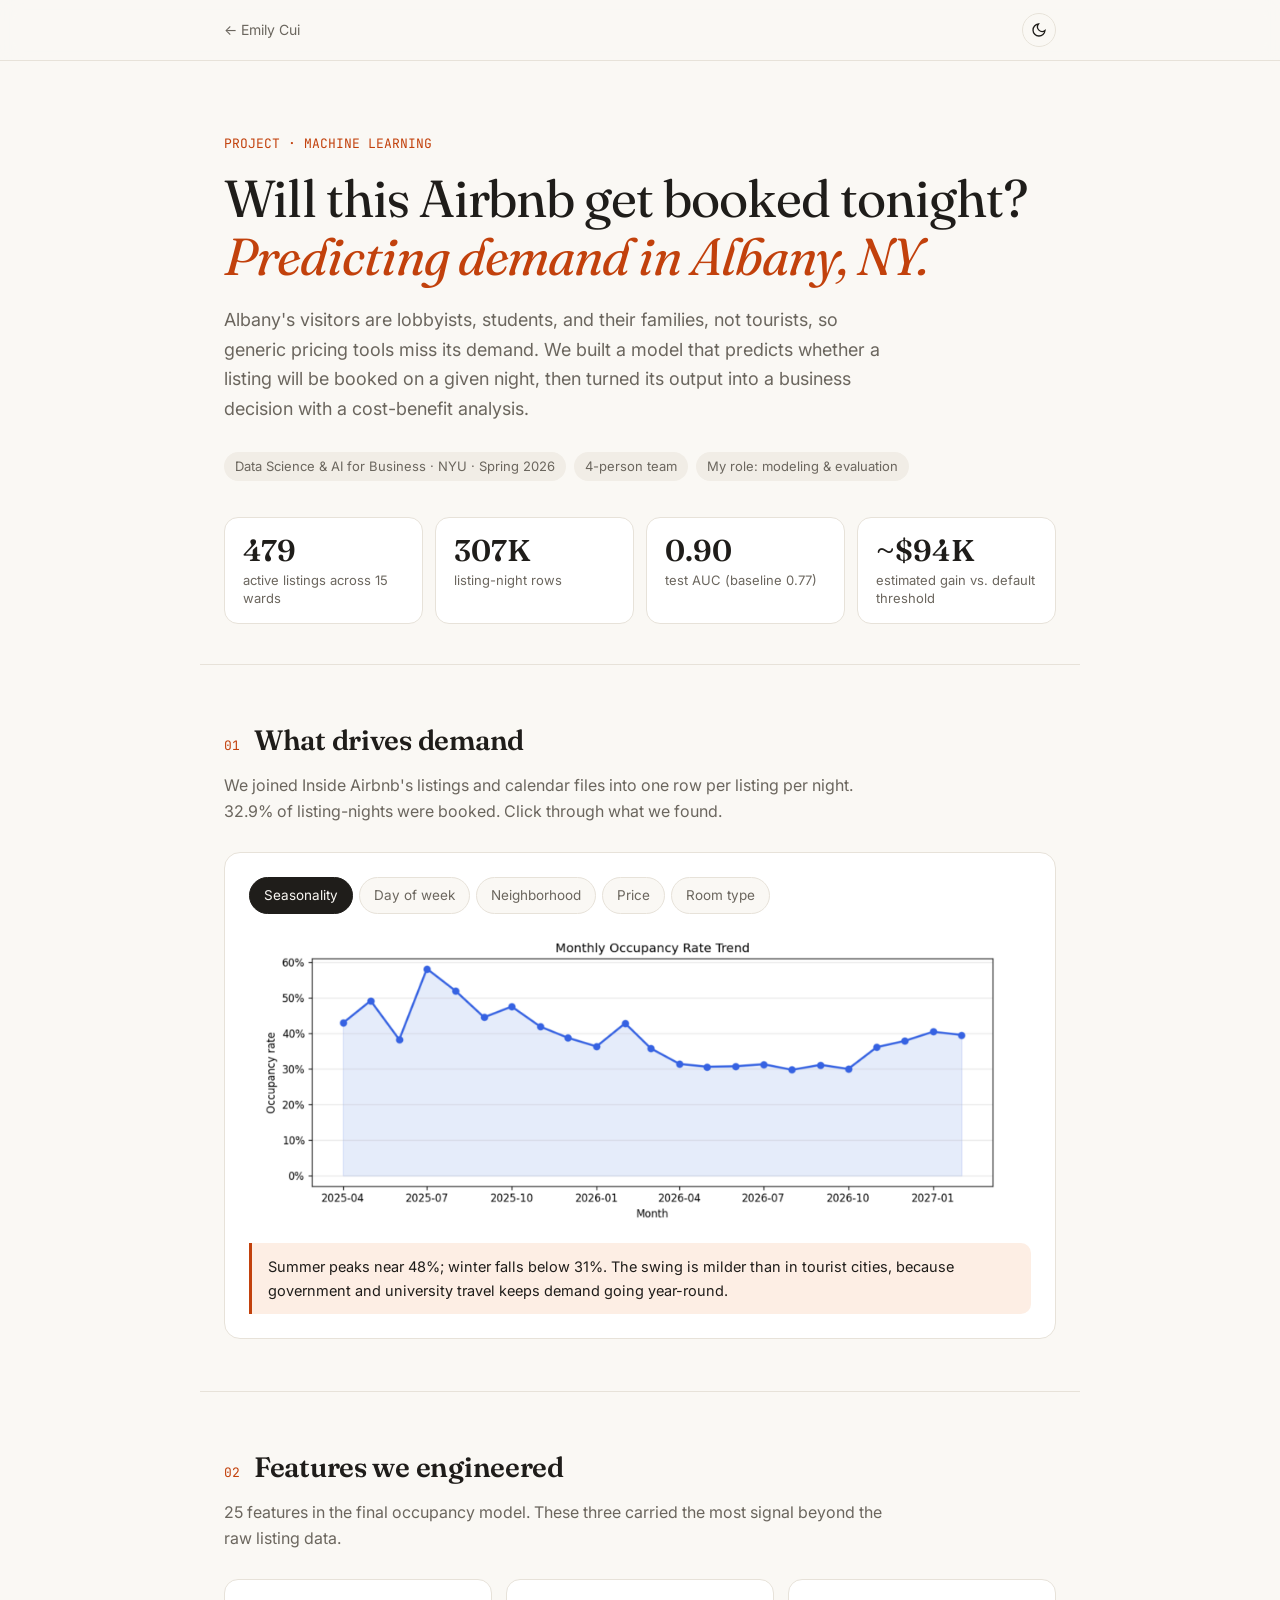
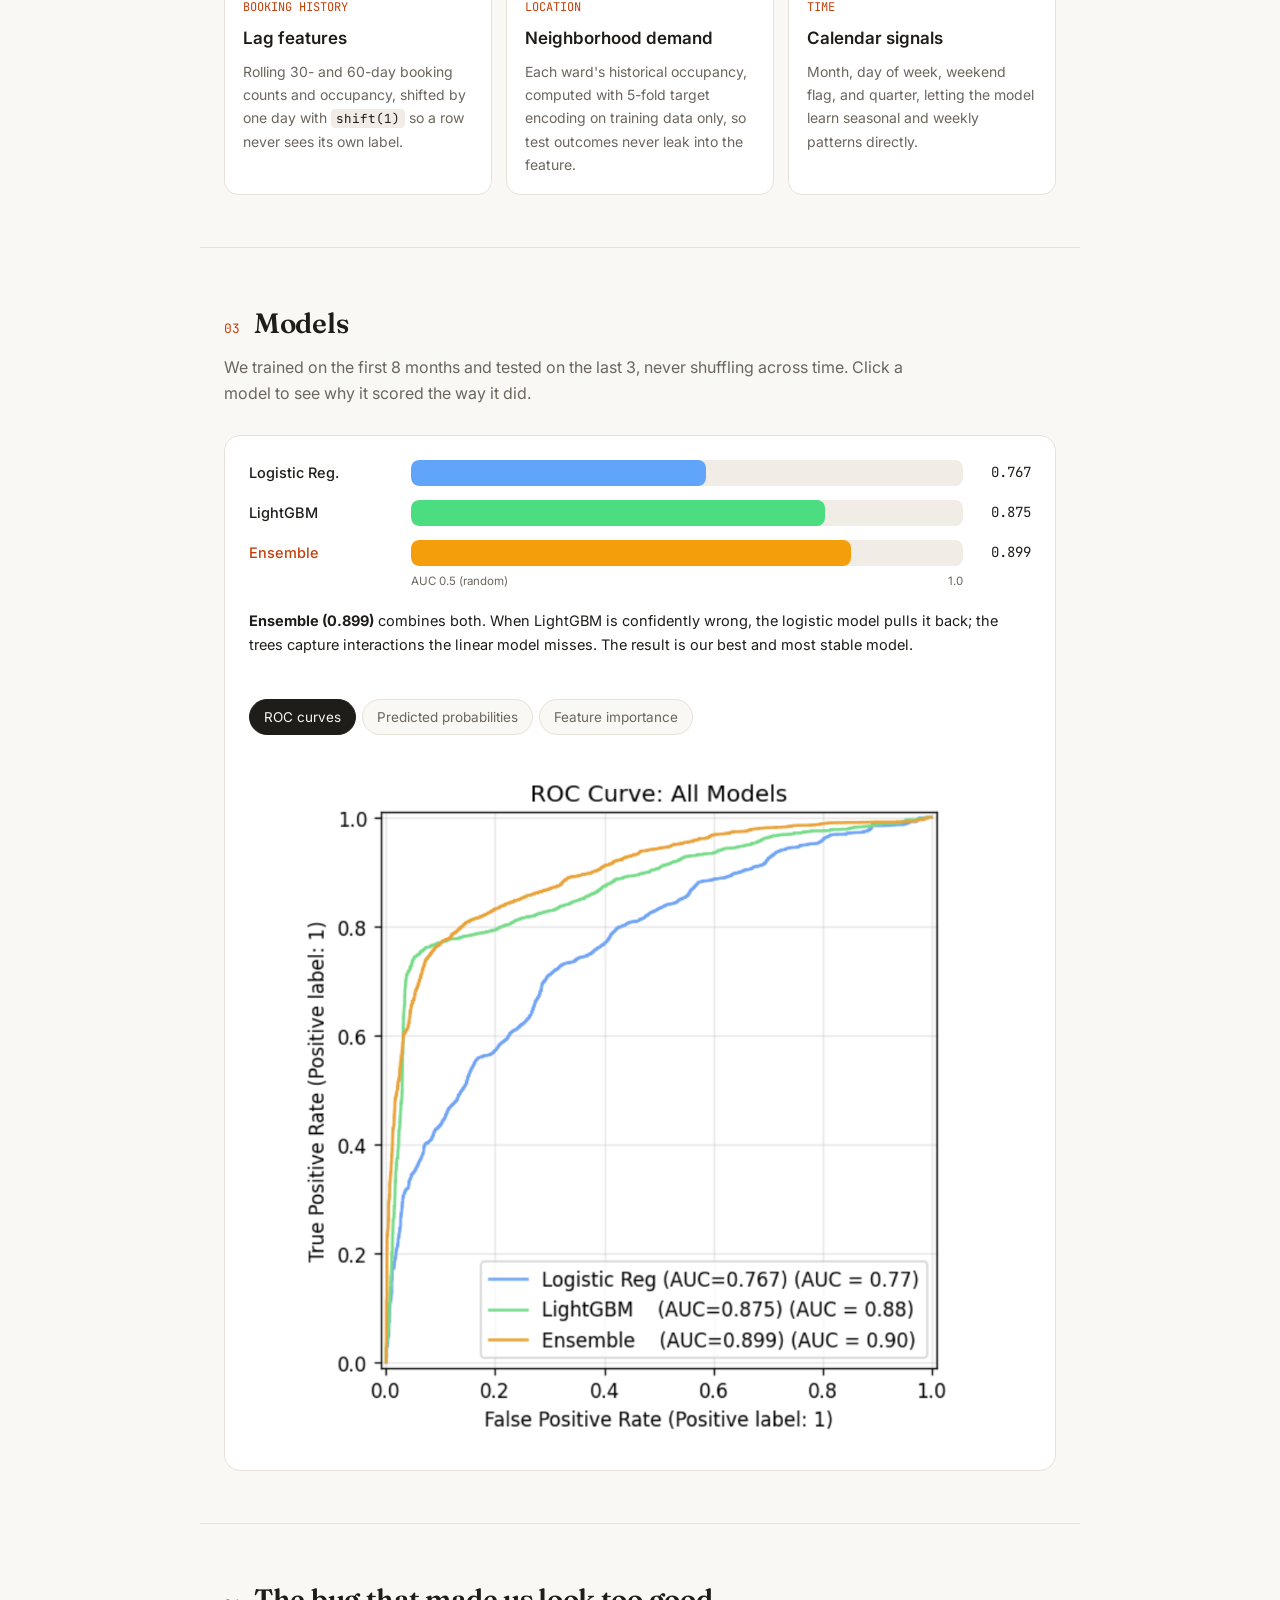
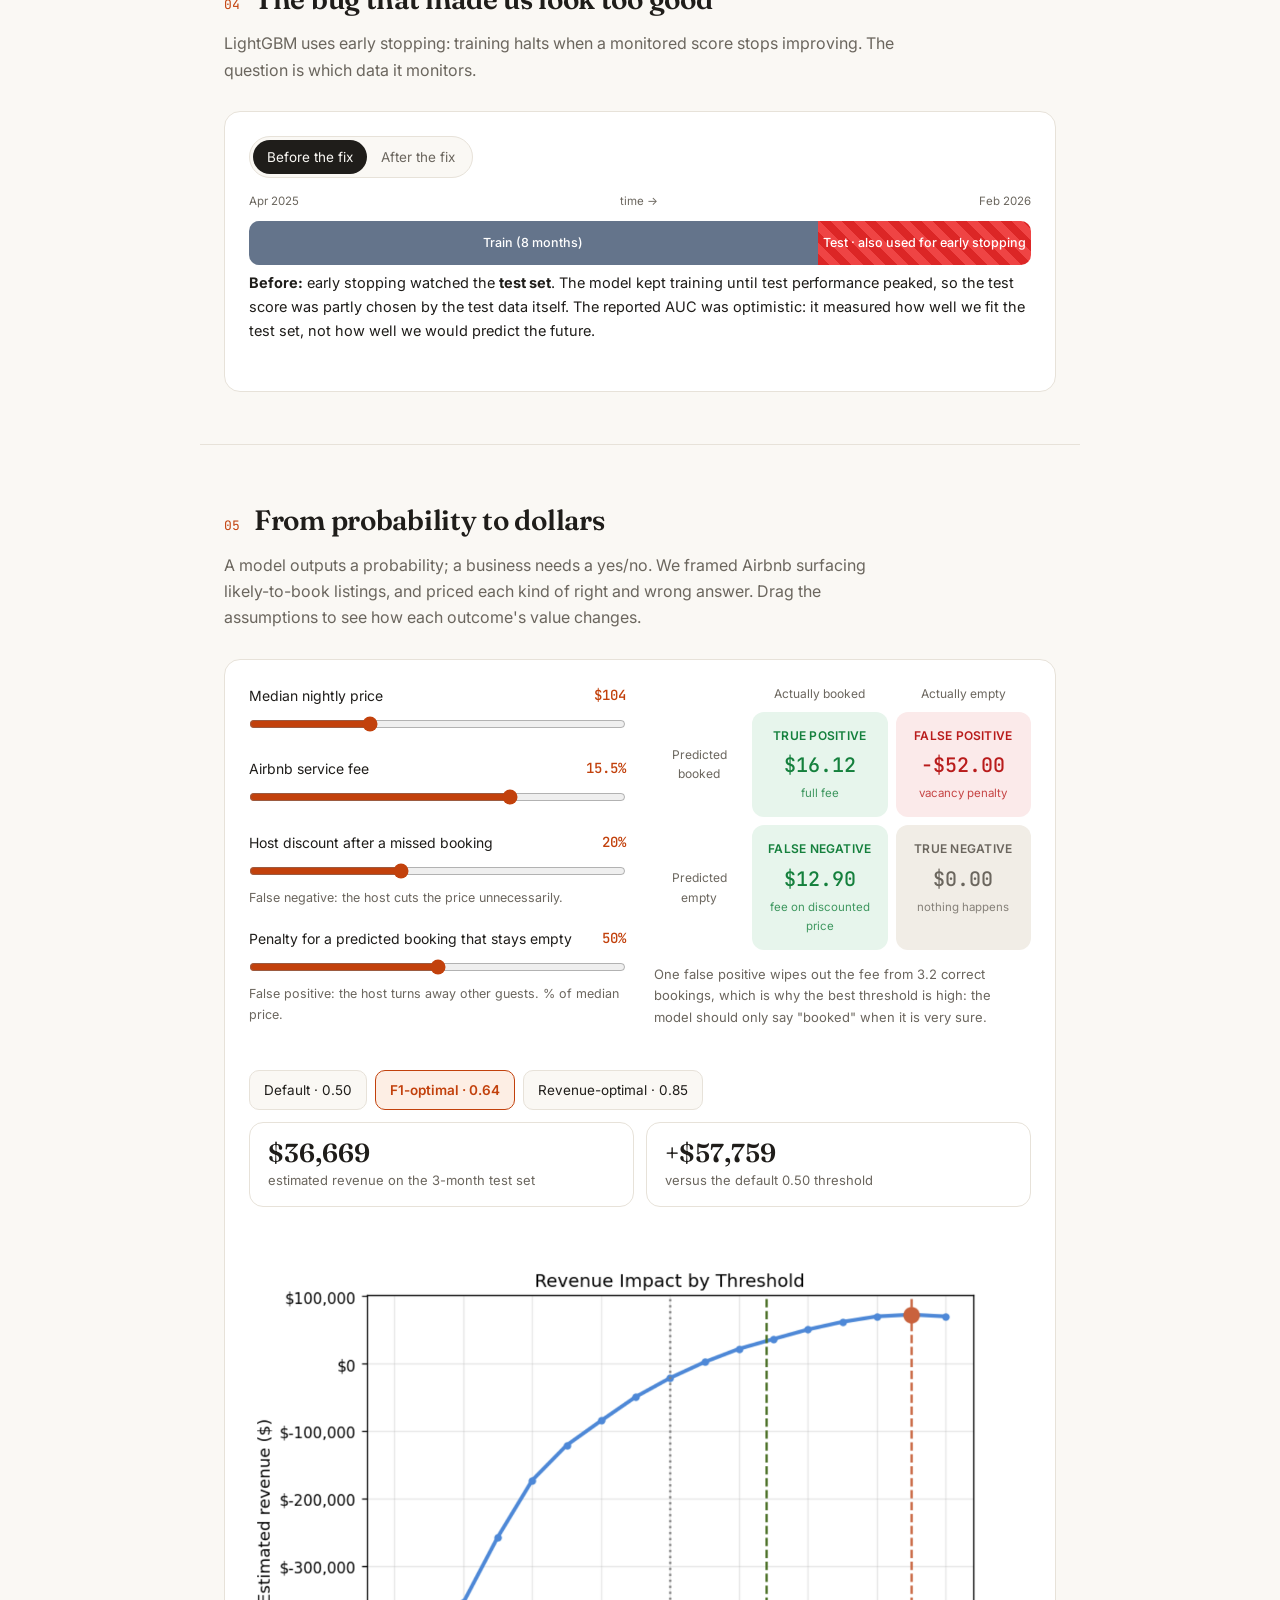
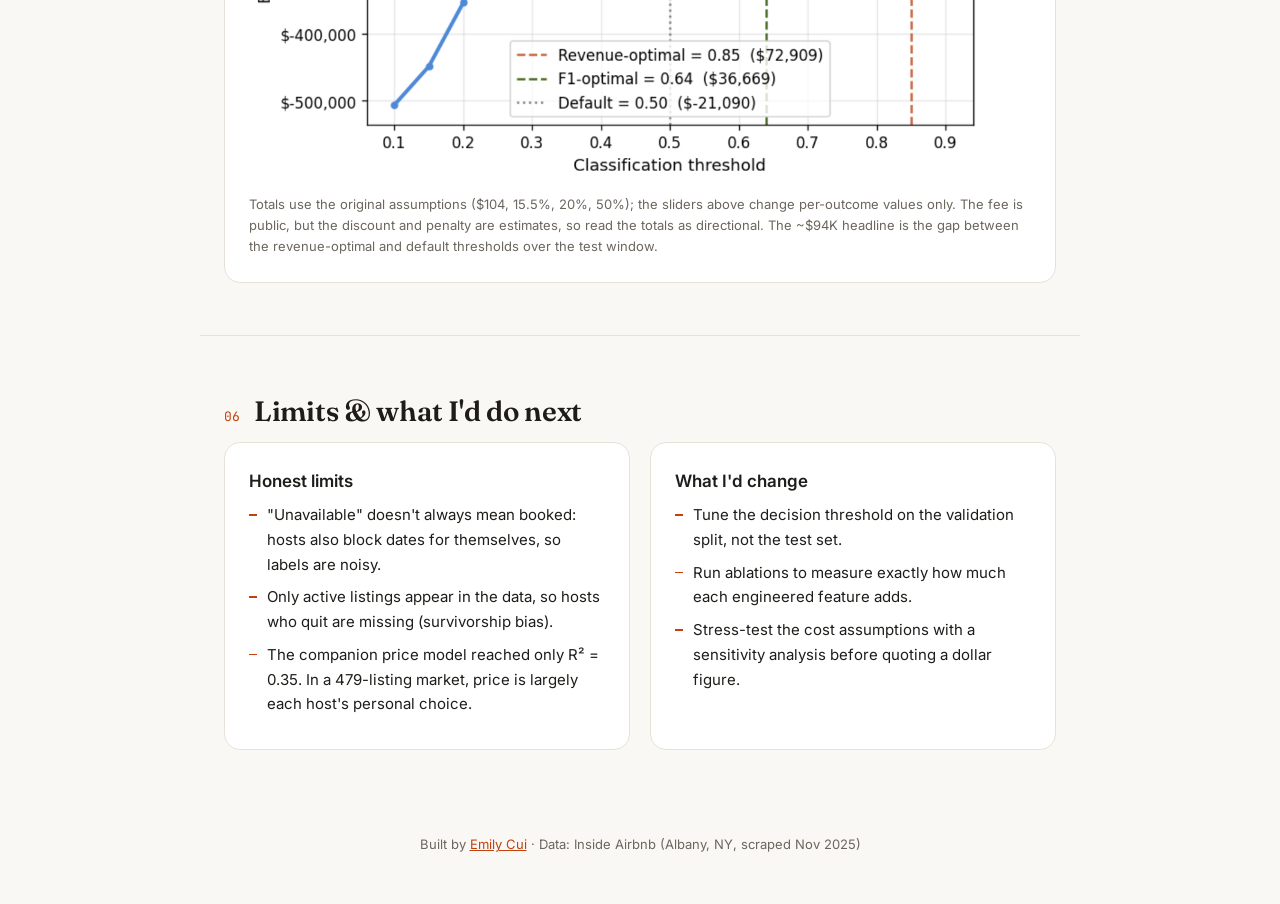
==== airbnb/index.html @ 70909922 "Add interactive Airbnb Albany project page Co-Authored-By: Claude Opus 5.5 <noreply@anthropic.com>" ====
<!doctype html>
<html lang="en">
<head>
<meta charset="utf-8">
<meta name="viewport" content="width=device-width, initial-scale=1">
<title>Airbnb Albany · Emily Cui</title>
<meta name="description" content="Predicting Airbnb booking likelihood in Albany, NY: a LightGBM + logistic regression ensemble, a leakage fix, and a cost-benefit threshold analysis.">
<link rel="preconnect" href="https://fonts.googleapis.com">
<link rel="preconnect" href="https://fonts.gstatic.com" crossorigin>
<link href="https://fonts.googleapis.com/css2?family=Fraunces:opsz,wght@9..144,400;9..144,600&family=Inter:wght@400;500;600&family=JetBrains+Mono:wght@400;500&display=swap" rel="stylesheet">
<style>
  :root {
    --bg: #faf8f4; --surface: #ffffff; --text: #1f1d1a; --muted: #6b665e;
    --line: #e7e2d9; --accent: #c2410c; --accent-soft: #fdeee4; --chip: #f1ede6;
    --good: #15803d; --good-soft: #e7f5ec; --bad: #b91c1c; --bad-soft: #fbeaea;
    --c-lr: #60a5fa; --c-lgbm: #4ade80; --c-ens: #f59e0b;
  }
  @media (prefers-color-scheme: dark) {
    :root:not([data-theme="light"]) {
      --bg: #151412; --surface: #1d1b19; --text: #ece8e1; --muted: #a39d93;
      --line: #2f2c28; --accent: #fb923c; --accent-soft: #2c1d12; --chip: #26231f;
      --good: #4ade80; --good-soft: #14281c; --bad: #f87171; --bad-soft: #2d1616;
    }
  }
  :root[data-theme="dark"] {
    --bg: #151412; --surface: #1d1b19; --text: #ece8e1; --muted: #a39d93;
    --line: #2f2c28; --accent: #fb923c; --accent-soft: #2c1d12; --chip: #26231f;
    --good: #4ade80; --good-soft: #14281c; --bad: #f87171; --bad-soft: #2d1616;
  }
  * { box-sizing: border-box; margin: 0; padding: 0; }
  html { scroll-behavior: smooth; }
  body { background: var(--bg); color: var(--text); font-family: "Inter", system-ui, sans-serif;
         font-size: 16px; line-height: 1.65; -webkit-font-smoothing: antialiased; }
  a { color: inherit; }
  .wrap { max-width: 880px; margin: 0 auto; padding-left: 24px; padding-right: 24px; }
  .mono { font-family: "JetBrains Mono", monospace; }

  nav { position: sticky; top: 0; z-index: 10; background: color-mix(in srgb, var(--bg) 85%, transparent);
        backdrop-filter: blur(10px); border-bottom: 1px solid var(--line); }
  nav .wrap { display: flex; align-items: center; justify-content: space-between; height: 60px; }
  .back { text-decoration: none; font-size: 14px; color: var(--muted); }
  .back:hover { color: var(--text); }
  .logo { font-family: "Fraunces", serif; font-weight: 600; font-size: 20px; text-decoration: none; }
  .logo span { color: var(--accent); }
  .theme-btn { background: none; border: 1px solid var(--line); border-radius: 999px; width: 34px; height: 34px;
               cursor: pointer; color: var(--text); display: grid; place-items: center; }
  .theme-btn svg { width: 16px; height: 16px; }

  header.hero { padding-top: 72px; padding-bottom: 40px; }
  .eyebrow { font-family: "JetBrains Mono", monospace; font-size: 13px; color: var(--accent); margin-bottom: 16px; }
  h1 { font-family: "Fraunces", serif; font-weight: 400; font-size: clamp(34px, 6vw, 52px);
       line-height: 1.1; letter-spacing: -0.02em; margin-bottom: 20px; }
  h1 em { color: var(--accent); }
  .lede { font-size: 18px; color: var(--muted); max-width: 660px; margin-bottom: 28px; }
  .meta { display: flex; flex-wrap: wrap; gap: 8px; }
  .meta span { font-size: 13px; background: var(--chip); color: var(--muted); padding: 4px 11px; border-radius: 999px; }

  .kpis { display: grid; grid-template-columns: repeat(4, 1fr); gap: 12px; margin-top: 36px; }
  .kpi { background: var(--surface); border: 1px solid var(--line); border-radius: 14px; padding: 16px 18px; }
  .kpi .v { font-family: "Fraunces", serif; font-size: 30px; font-weight: 600; line-height: 1.1; }
  .kpi .v small { font-size: 16px; color: var(--muted); font-weight: 400; }
  .kpi .l { font-size: 13px; color: var(--muted); margin-top: 4px; line-height: 1.4; }

  section { padding-top: 52px; padding-bottom: 52px; border-top: 1px solid var(--line); }
  .sec-head { display: flex; align-items: baseline; gap: 14px; margin-bottom: 8px; }
  .sec-num { font-family: "JetBrains Mono", monospace; font-size: 13px; color: var(--accent); }
  h2 { font-family: "Fraunces", serif; font-weight: 600; font-size: 28px; letter-spacing: -0.01em; }
  .sec-sub { color: var(--muted); margin-bottom: 28px; max-width: 680px; }
  h3 { font-size: 17px; font-weight: 600; margin-bottom: 8px; }
  p + p { margin-top: 12px; }

  .card { background: var(--surface); border: 1px solid var(--line); border-radius: 16px; padding: 24px; }
  figure img { width: 100%; height: auto; display: block; border-radius: 10px; background: #fff; }
  figcaption { font-size: 13.5px; color: var(--muted); margin-top: 12px; }

  /* tabs */
  .tabs { display: flex; flex-wrap: wrap; gap: 6px; margin-bottom: 18px; }
  .tab { font: inherit; font-size: 13.5px; padding: 6px 14px; border-radius: 999px; cursor: pointer;
         border: 1px solid var(--line); background: var(--bg); color: var(--muted); transition: all .15s; }
  .tab:hover { color: var(--text); border-color: var(--muted); }
  .tab[aria-selected="true"] { background: var(--text); color: var(--bg); border-color: var(--text); }
  .panel { display: none; }
  .panel.on { display: block; animation: fade .3s ease; }
  @keyframes fade { from { opacity: 0; transform: translateY(4px); } to { opacity: 1; transform: none; } }
  .insight { margin-top: 14px; padding: 12px 16px; border-left: 3px solid var(--accent); background: var(--accent-soft);
             border-radius: 0 10px 10px 0; font-size: 14.5px; }

  /* features */
  .feat-grid { display: grid; grid-template-columns: repeat(3, 1fr); gap: 14px; }
  .feat { background: var(--surface); border: 1px solid var(--line); border-radius: 14px; padding: 18px; }
  .feat .k { font-family: "JetBrains Mono", monospace; font-size: 12px; color: var(--accent); margin-bottom: 6px; }
  .feat p { font-size: 14px; color: var(--muted); }
  .feat code { font-family: "JetBrains Mono", monospace; font-size: 12.5px; background: var(--chip); padding: 1px 5px; border-radius: 4px; color: var(--text); }

  /* models */
  .bars { display: flex; flex-direction: column; gap: 14px; }
  .bar-row { display: grid; grid-template-columns: 150px 1fr 56px; align-items: center; gap: 12px; cursor: pointer; }
  .bar-row .name { font-size: 14.5px; font-weight: 500; }
  .bar-track { height: 26px; background: var(--chip); border-radius: 8px; overflow: hidden; position: relative; }
  .bar-fill { height: 100%; width: 0; border-radius: 8px; transition: width 1s cubic-bezier(.2,.8,.2,1); }
  .bar-row .val { font-family: "JetBrains Mono", monospace; font-size: 14px; text-align: right; }
  .bar-row:hover .name, .bar-row.active .name { color: var(--accent); }
  .baseline-mark { position: absolute; top: 0; bottom: 0; width: 2px; background: var(--muted); opacity: .5; }
  .model-note { margin-top: 18px; font-size: 14.5px; min-height: 72px; }
  .axis { display: grid; grid-template-columns: 150px 1fr 56px; gap: 12px; font-size: 11.5px; color: var(--muted); }
  .axis div:nth-child(2) { display: flex; justify-content: space-between; }

  /* leakage */
  .split { display: flex; height: 44px; border-radius: 10px; overflow: hidden; font-size: 12.5px; font-weight: 500; margin: 10px 0 6px; }
  .split > div { display: grid; place-items: center; color: #fff; transition: flex .5s ease; white-space: nowrap; overflow: hidden; }
  .s-train { background: #64748b; }
  .s-val { background: #0ea5e9; }
  .s-test { background: #f59e0b; }
  .s-test.leak { background: repeating-linear-gradient(45deg, #dc2626, #dc2626 8px, #ef4444 8px, #ef4444 16px); }
  .toggle { display: inline-flex; border: 1px solid var(--line); border-radius: 999px; padding: 3px; background: var(--bg); margin-bottom: 14px; }
  .toggle button { font: inherit; font-size: 13.5px; border: none; background: none; color: var(--muted);
                   padding: 6px 14px; border-radius: 999px; cursor: pointer; }
  .toggle button.on { background: var(--text); color: var(--bg); }
  .leak-text { font-size: 14.5px; min-height: 96px; }
  .tl { display: flex; justify-content: space-between; font-size: 11.5px; color: var(--muted); }

  /* calculator */
  .calc { display: grid; grid-template-columns: 1fr 1fr; gap: 28px; }
  .slider { margin-bottom: 18px; }
  .slider label { display: flex; justify-content: space-between; font-size: 14px; margin-bottom: 6px; }
  .slider label b { font-family: "JetBrains Mono", monospace; font-weight: 500; color: var(--accent); }
  .slider .hint { font-size: 12.5px; color: var(--muted); margin-top: 2px; }
  input[type=range] { width: 100%; accent-color: var(--accent); }
  .matrix { display: grid; grid-template-columns: 90px 1fr 1fr; gap: 8px; font-size: 13px; }
  .matrix .h { color: var(--muted); display: grid; place-items: center; text-align: center; font-size: 12px; }
  .cell { border-radius: 12px; padding: 14px 10px; text-align: center; }
  .cell .t { font-size: 12px; font-weight: 600; letter-spacing: .02em; }
  .cell .n { font-family: "JetBrains Mono", monospace; font-size: 20px; font-weight: 500; margin-top: 4px; }
  .cell .d { font-size: 11.5px; opacity: .8; margin-top: 2px; }
  .pos { background: var(--good-soft); color: var(--good); }
  .neg { background: var(--bad-soft); color: var(--bad); }
  .zero { background: var(--chip); color: var(--muted); }
  .thr-btns { display: flex; gap: 8px; margin: 26px 0 12px; flex-wrap: wrap; }
  .thr-btns button { font: inherit; font-size: 13.5px; padding: 8px 14px; border-radius: 10px; cursor: pointer;
                     border: 1px solid var(--line); background: var(--bg); color: var(--text); }
  .thr-btns button.on { border-color: var(--accent); background: var(--accent-soft); color: var(--accent); font-weight: 600; }
  .thr-out { display: grid; grid-template-columns: repeat(2, 1fr); gap: 12px; }
  .thr-out .kpi .v { font-size: 26px; }
  .caveat { font-size: 13px; color: var(--muted); margin-top: 14px; }

  .two { display: grid; grid-template-columns: 1fr 1fr; gap: 20px; }
  ul.clean { list-style: none; }
  ul.clean li { position: relative; padding-left: 18px; margin-bottom: 8px; font-size: 15px; }
  ul.clean li::before { content: ""; position: absolute; left: 0; top: 11px; width: 8px; height: 1.5px; background: var(--accent); }

  footer { padding: 32px 0 48px; text-align: center; font-size: 13px; color: var(--muted); }
  footer a { color: var(--accent); }

  @media (max-width: 720px) {
    .wrap { padding-left: 16px; padding-right: 16px; }
    header.hero { padding-top: 48px; }
    .kpis { grid-template-columns: repeat(2, 1fr); }
    .feat-grid, .calc, .two { grid-template-columns: 1fr; }
    .bar-row, .axis { grid-template-columns: 96px 1fr 48px; }
    .card { padding: 18px; }
    .split { font-size: 11px; }
  }
</style>
</head>
<body>

<nav>
  <div class="wrap">
    <a class="back" href="../">← Emily Cui</a>
    <button class="theme-btn" id="themeBtn" aria-label="Toggle dark mode">
      <svg viewBox="0 0 24 24" fill="none" stroke="currentColor" stroke-width="2" stroke-linecap="round"><path d="M21 12.8A9 9 0 1 1 11.2 3a7 7 0 0 0 9.8 9.8z"/></svg>
    </button>
  </div>
</nav>

<main>
  <header class="hero wrap">
    <div class="eyebrow">PROJECT · MACHINE LEARNING</div>
    <h1>Will this Airbnb get booked tonight? <em>Predicting demand in Albany, NY.</em></h1>
    <p class="lede">
      Albany's visitors are lobbyists, students, and their families, not tourists, so generic pricing tools miss its demand.
      We built a model that predicts whether a listing will be booked on a given night, then turned its output into a
      business decision with a cost-benefit analysis.
    </p>
    <div class="meta">
      <span>Data Science &amp; AI for Business · NYU · Spring 2026</span>
      <span>4-person team</span>
      <span>My role: modeling &amp; evaluation</span>
    </div>
    <div class="kpis">
      <div class="kpi"><div class="v">479</div><div class="l">active listings across 15 wards</div></div>
      <div class="kpi"><div class="v">307K</div><div class="l">listing-night rows</div></div>
      <div class="kpi"><div class="v">0.90</div><div class="l">test AUC (baseline 0.77)</div></div>
      <div class="kpi"><div class="v">~$94K</div><div class="l">estimated gain vs. default threshold</div></div>
    </div>
  </header>

  <!-- 01 data -->
  <section class="wrap">
    <div class="sec-head"><span class="sec-num">01</span><h2>What drives demand</h2></div>
    <p class="sec-sub">We joined Inside Airbnb's listings and calendar files into one row per listing per night. 32.9% of listing-nights were booked. Click through what we found.</p>
    <div class="card">
      <div class="tabs" role="tablist" data-group="eda">
        <button class="tab" role="tab" aria-selected="true" data-target="eda-season">Seasonality</button>
        <button class="tab" role="tab" aria-selected="false" data-target="eda-week">Day of week</button>
        <button class="tab" role="tab" aria-selected="false" data-target="eda-ward">Neighborhood</button>
        <button class="tab" role="tab" aria-selected="false" data-target="eda-price">Price</button>
        <button class="tab" role="tab" aria-selected="false" data-target="eda-room">Room type</button>
      </div>
      <div class="panel on" id="eda-season">
        <figure><img src="img/monthly.png" alt="Monthly occupancy rate trend" loading="lazy"></figure>
        <div class="insight">Summer peaks near 48%; winter falls below 31%. The swing is milder than in tourist cities, because government and university travel keeps demand going year-round.</div>
      </div>
      <div class="panel" id="eda-week">
        <figure><img src="img/weekday.png" alt="Occupancy by day of week" loading="lazy"></figure>
        <div class="insight">Friday and Saturday reach about 41% versus 37% on weekdays: a real but modest weekend lift for a city that isn't a weekend getaway.</div>
      </div>
      <div class="panel" id="eda-ward">
        <figure><img src="img/wards.png" alt="Occupancy rate by ward" loading="lazy"></figure>
        <div class="insight">Location matters on its own: the First Ward is booked about half the time, the Fifth Ward under 20%. This motivated a neighborhood occupancy feature.</div>
      </div>
      <div class="panel" id="eda-price">
        <figure><img src="img/pricebucket.png" alt="Occupancy by price bucket" loading="lazy"></figure>
        <div class="insight">Occupancy is not simply "cheaper is better": $150–200 listings do best (~51%) and $300–500 listings worst (~12%). A linear model can't capture this shape; trees can.</div>
      </div>
      <div class="panel" id="eda-room">
        <figure><img src="img/roomtype.png" alt="Occupancy by room type" loading="lazy"></figure>
        <div class="insight">Private rooms are booked more often than entire homes (43.6% vs 35.4%). Hotel rooms look near-perfect, but they are a tiny sample.</div>
      </div>
    </div>
  </section>

  <!-- 02 features -->
  <section class="wrap">
    <div class="sec-head"><span class="sec-num">02</span><h2>Features we engineered</h2></div>
    <p class="sec-sub">25 features in the final occupancy model. These three carried the most signal beyond the raw listing data.</p>
    <div class="feat-grid">
      <div class="feat">
        <div class="k">BOOKING HISTORY</div>
        <h3>Lag features</h3>
        <p>Rolling 30- and 60-day booking counts and occupancy, shifted by one day with <code>shift(1)</code> so a row never sees its own label.</p>
      </div>
      <div class="feat">
        <div class="k">LOCATION</div>
        <h3>Neighborhood demand</h3>
        <p>Each ward's historical occupancy, computed with 5-fold target encoding on training data only, so test outcomes never leak into the feature.</p>
      </div>
      <div class="feat">
        <div class="k">TIME</div>
        <h3>Calendar signals</h3>
        <p>Month, day of week, weekend flag, and quarter, letting the model learn seasonal and weekly patterns directly.</p>
      </div>
    </div>
  </section>

  <!-- 03 models -->
  <section class="wrap">
    <div class="sec-head"><span class="sec-num">03</span><h2>Models</h2></div>
    <p class="sec-sub">We trained on the first 8 months and tested on the last 3, never shuffling across time. Click a model to see why it scored the way it did.</p>
    <div class="card">
      <div class="bars" id="bars">
        <div class="bar-row" data-i="0"><span class="name">Logistic Reg.</span><div class="bar-track"><div class="bar-fill" style="background:var(--c-lr)" data-w="0.767"></div></div><span class="val">0.767</span></div>
        <div class="bar-row" data-i="1"><span class="name">LightGBM</span><div class="bar-track"><div class="bar-fill" style="background:var(--c-lgbm)" data-w="0.875"></div></div><span class="val">0.875</span></div>
        <div class="bar-row active" data-i="2"><span class="name">Ensemble</span><div class="bar-track"><div class="bar-fill" style="background:var(--c-ens)" data-w="0.899"></div></div><span class="val">0.899</span></div>
      </div>
      <div class="axis" style="margin-top:6px"><div></div><div><span>AUC 0.5 (random)</span><span>1.0</span></div><div></div></div>
      <div class="model-note" id="modelNote"></div>
      <div class="tabs" style="margin-top:18px" data-group="mfig">
        <button class="tab" aria-selected="true" data-target="m-roc">ROC curves</button>
        <button class="tab" aria-selected="false" data-target="m-dist">Predicted probabilities</button>
        <button class="tab" aria-selected="false" data-target="m-imp">Feature importance</button>
      </div>
      <div class="panel on" id="m-roc"><figure><img src="img/roc.png" alt="ROC curves for all models" loading="lazy"></figure></div>
      <div class="panel" id="m-dist"><figure><img src="img/probdist.png" alt="Ensemble predicted probability distribution" loading="lazy"><figcaption>The ensemble separates booked from unbooked nights into two clear peaks.</figcaption></figure></div>
      <div class="panel" id="m-imp"><figure><img src="img/importance.png" alt="Ensemble feature importance" loading="lazy"><figcaption>Month, neighborhood demand, and review activity lead. Price matters to LightGBM but not to the linear model, because its effect isn't linear.</figcaption></figure></div>
    </div>
  </section>

  <!-- 04 leakage -->
  <section class="wrap">
    <div class="sec-head"><span class="sec-num">04</span><h2>The bug that made us look too good</h2></div>
    <p class="sec-sub">LightGBM uses early stopping: training halts when a monitored score stops improving. The question is which data it monitors.</p>
    <div class="card">
      <div class="toggle" id="leakToggle">
        <button data-mode="before" class="on">Before the fix</button>
        <button data-mode="after">After the fix</button>
      </div>
      <div class="tl"><span>Apr 2025</span><span>time →</span><span>Feb 2026</span></div>
      <div class="split" id="split">
        <div class="s-train" style="flex: 8">Train (8 months)</div>
        <div class="s-val" style="flex: 0"></div>
        <div class="s-test leak" style="flex: 3" id="testSeg">Test · also used for early stopping</div>
      </div>
      <div class="leak-text" id="leakText"></div>
    </div>
  </section>

  <!-- 05 calculator -->
  <section class="wrap">
    <div class="sec-head"><span class="sec-num">05</span><h2>From probability to dollars</h2></div>
    <p class="sec-sub">A model outputs a probability; a business needs a yes/no. We framed Airbnb surfacing likely-to-book listings, and priced each kind of right and wrong answer. Drag the assumptions to see how each outcome's value changes.</p>
    <div class="card">
      <div class="calc">
        <div>
          <div class="slider">
            <label>Median nightly price <b id="o-price"></b></label>
            <input type="range" id="price" min="60" max="200" step="1" value="104">
          </div>
          <div class="slider">
            <label>Airbnb service fee <b id="o-fee"></b></label>
            <input type="range" id="fee" min="5" max="20" step="0.5" value="15.5">
          </div>
          <div class="slider">
            <label>Host discount after a missed booking <b id="o-disc"></b></label>
            <input type="range" id="disc" min="0" max="50" step="1" value="20">
            <div class="hint">False negative: the host cuts the price unnecessarily.</div>
          </div>
          <div class="slider">
            <label>Penalty for a predicted booking that stays empty <b id="o-pen"></b></label>
            <input type="range" id="pen" min="0" max="100" step="1" value="50">
            <div class="hint">False positive: the host turns away other guests. % of median price.</div>
          </div>
        </div>
        <div>
          <div class="matrix">
            <div></div><div class="h">Actually booked</div><div class="h">Actually empty</div>
            <div class="h">Predicted booked</div>
            <div class="cell pos"><div class="t">TRUE POSITIVE</div><div class="n" id="v-tp"></div><div class="d">full fee</div></div>
            <div class="cell neg"><div class="t">FALSE POSITIVE</div><div class="n" id="v-fp"></div><div class="d">vacancy penalty</div></div>
            <div class="h">Predicted empty</div>
            <div class="cell pos" id="c-fn"><div class="t">FALSE NEGATIVE</div><div class="n" id="v-fn"></div><div class="d">fee on discounted price</div></div>
            <div class="cell zero"><div class="t">TRUE NEGATIVE</div><div class="n">$0.00</div><div class="d">nothing happens</div></div>
          </div>
          <p class="caveat" id="ratio"></p>
        </div>
      </div>

      <div class="thr-btns" id="thrBtns">
        <button data-t="0.50">Default · 0.50</button>
        <button data-t="0.64" class="on">F1-optimal · 0.64</button>
        <button data-t="0.85">Revenue-optimal · 0.85</button>
      </div>
      <div class="thr-out">
        <div class="kpi"><div class="v" id="t-rev"></div><div class="l">estimated revenue on the 3-month test set</div></div>
        <div class="kpi"><div class="v" id="t-gain"></div><div class="l">versus the default 0.50 threshold</div></div>
      </div>
      <figure style="margin-top:18px"><img src="img/revenue.png" alt="Revenue impact by threshold" loading="lazy"></figure>
      <p class="caveat">Totals use the original assumptions ($104, 15.5%, 20%, 50%); the sliders above change per-outcome values only. The fee is public, but the discount and penalty are estimates, so read the totals as directional. The ~$94K headline is the gap between the revenue-optimal and default thresholds over the test window.</p>
    </div>
  </section>

  <!-- 06 reflection -->
  <section class="wrap">
    <div class="sec-head"><span class="sec-num">06</span><h2>Limits &amp; what I'd do next</h2></div>
    <div class="two">
      <div class="card">
        <h3>Honest limits</h3>
        <ul class="clean">
          <li>"Unavailable" doesn't always mean booked: hosts also block dates for themselves, so labels are noisy.</li>
          <li>Only active listings appear in the data, so hosts who quit are missing (survivorship bias).</li>
          <li>The companion price model reached only R² = 0.35. In a 479-listing market, price is largely each host's personal choice.</li>
        </ul>
      </div>
      <div class="card">
        <h3>What I'd change</h3>
        <ul class="clean">
          <li>Tune the decision threshold on the validation split, not the test set.</li>
          <li>Run ablations to measure exactly how much each engineered feature adds.</li>
          <li>Stress-test the cost assumptions with a sensitivity analysis before quoting a dollar figure.</li>
        </ul>
      </div>
    </div>
  </section>
</main>

<footer>Built by <a href="../">Emily Cui</a> · Data: Inside Airbnb (Albany, NY, scraped Nov 2025)</footer>

<script>
  // theme
  const root = document.documentElement;
  try { const t = localStorage.getItem('theme'); if (t) root.dataset.theme = t; } catch (e) {}
  document.getElementById('themeBtn').addEventListener('click', () => {
    const dark = root.dataset.theme ? root.dataset.theme === 'dark' : matchMedia('(prefers-color-scheme: dark)').matches;
    root.dataset.theme = dark ? 'light' : 'dark';
    try { localStorage.setItem('theme', root.dataset.theme); } catch (e) {}
  });

  // tabs
  document.querySelectorAll('.tabs').forEach(group => {
    const tabs = group.querySelectorAll('.tab');
    tabs.forEach(tab => tab.addEventListener('click', () => {
      tabs.forEach(t => {
        t.setAttribute('aria-selected', t === tab);
        document.getElementById(t.dataset.target).classList.toggle('on', t === tab);
      });
    }));
  });

  // model bars
  const notes = [
    '<b>Logistic regression (0.767)</b> was our baseline: median imputation, balanced class weights, standardized features. Its predictions bunch between 0.3 and 0.7 because it can only draw straight lines, and price affects demand in a curve.',
    '<b>LightGBM (0.875)</b> is gradient-boosted trees: each new tree focuses on the previous ones\' mistakes. It captures non-linear effects like the price sweet spot and makes confident predictions near 0 and 1.',
    '<b>Ensemble (0.899)</b> combines both. When LightGBM is confidently wrong, the logistic model pulls it back; the trees capture interactions the linear model misses. The result is our best and most stable model.'
  ];
  const rows = document.querySelectorAll('.bar-row');
  const note = document.getElementById('modelNote');
  function pick(i) { rows.forEach(r => r.classList.toggle('active', +r.dataset.i === i)); note.innerHTML = notes[i]; }
  rows.forEach(r => r.addEventListener('click', () => pick(+r.dataset.i)));
  pick(2);
  const barObs = new IntersectionObserver(es => es.forEach(e => {
    if (e.isIntersecting) {
      document.querySelectorAll('.bar-fill').forEach(b => b.style.width = ((+b.dataset.w - 0.5) / 0.5 * 100) + '%');
      barObs.disconnect();
    }
  }), { threshold: 0.3 });
  barObs.observe(document.getElementById('bars'));

  // leakage toggle
  const leakTexts = {
    before: '<b>Before:</b> early stopping watched the <b>test set</b>. The model kept training until test performance peaked, so the test score was partly chosen by the test data itself. The reported AUC was optimistic: it measured how well we fit the test set, not how well we would predict the future.',
    after: '<b>After:</b> we split off the <b>last 15% of the training period</b>, kept in time order, purely for early stopping. The test set stays untouched until one final evaluation, so the 0.90 AUC is an honest estimate of performance on unseen months.'
  };
  const split = document.getElementById('split');
  const [segTrain, segVal, segTest] = split.children;
  function leak(mode) {
    document.querySelectorAll('#leakToggle button').forEach(b => b.classList.toggle('on', b.dataset.mode === mode));
    if (mode === 'before') {
      segTrain.style.flex = 8; segTrain.textContent = 'Train (8 months)';
      segVal.style.flex = 0; segVal.textContent = '';
      segTest.classList.add('leak'); segTest.textContent = 'Test · also used for early stopping';
    } else {
      segTrain.style.flex = 6.8; segTrain.textContent = 'Train';
      segVal.style.flex = 1.2; segVal.textContent = 'Val 15%';
      segTest.classList.remove('leak'); segTest.textContent = 'Test · held out';
    }
    document.getElementById('leakText').innerHTML = leakTexts[mode];
  }
  document.querySelectorAll('#leakToggle button').forEach(b => b.addEventListener('click', () => leak(b.dataset.mode)));
  leak('before');

  // calculator
  const $ = id => document.getElementById(id);
  const money = v => (v < 0 ? '−$' : '$') + Math.abs(v).toFixed(2);
  function calc() {
    const p = +$('price').value, f = +$('fee').value / 100, d = +$('disc').value / 100, pen = +$('pen').value / 100;
    $('o-price').textContent = '$' + p; $('o-fee').textContent = (f * 100).toFixed(1) + '%';
    $('o-disc').textContent = Math.round(d * 100) + '%'; $('o-pen').textContent = Math.round(pen * 100) + '%';
    const tp = p * f, fn = p * (1 - d) * f, fp = -p * pen;
    $('v-tp').textContent = money(tp); $('v-fn').textContent = money(fn); $('v-fp').textContent = money(fp);
    $('ratio').textContent = fp < 0
      ? `One false positive wipes out the fee from ${(Math.abs(fp) / tp).toFixed(1)} correct bookings, which is why the best threshold is high: the model should only say "booked" when it is very sure.`
      : 'With no vacancy penalty, false positives cost nothing, and a low threshold would win.';
  }
  ['price', 'fee', 'disc', 'pen'].forEach(id => $(id).addEventListener('input', calc));
  calc();

  const thr = { '0.50': -21090, '0.64': 36669, '0.85': 72909 };
  const usd = v => (v < 0 ? '−$' : '$') + Math.abs(v).toLocaleString('en-US');
  function setThr(t) {
    document.querySelectorAll('#thrBtns button').forEach(b => b.classList.toggle('on', b.dataset.t === t));
    $('t-rev').textContent = usd(thr[t]);
    const g = thr[t] - thr['0.50'];
    $('t-gain').textContent = g === 0 ? '—' : '+' + usd(g);
  }
  document.querySelectorAll('#thrBtns button').forEach(b => b.addEventListener('click', () => setThr(b.dataset.t)));
  setThr('0.64');
</script>
</body>
</html>
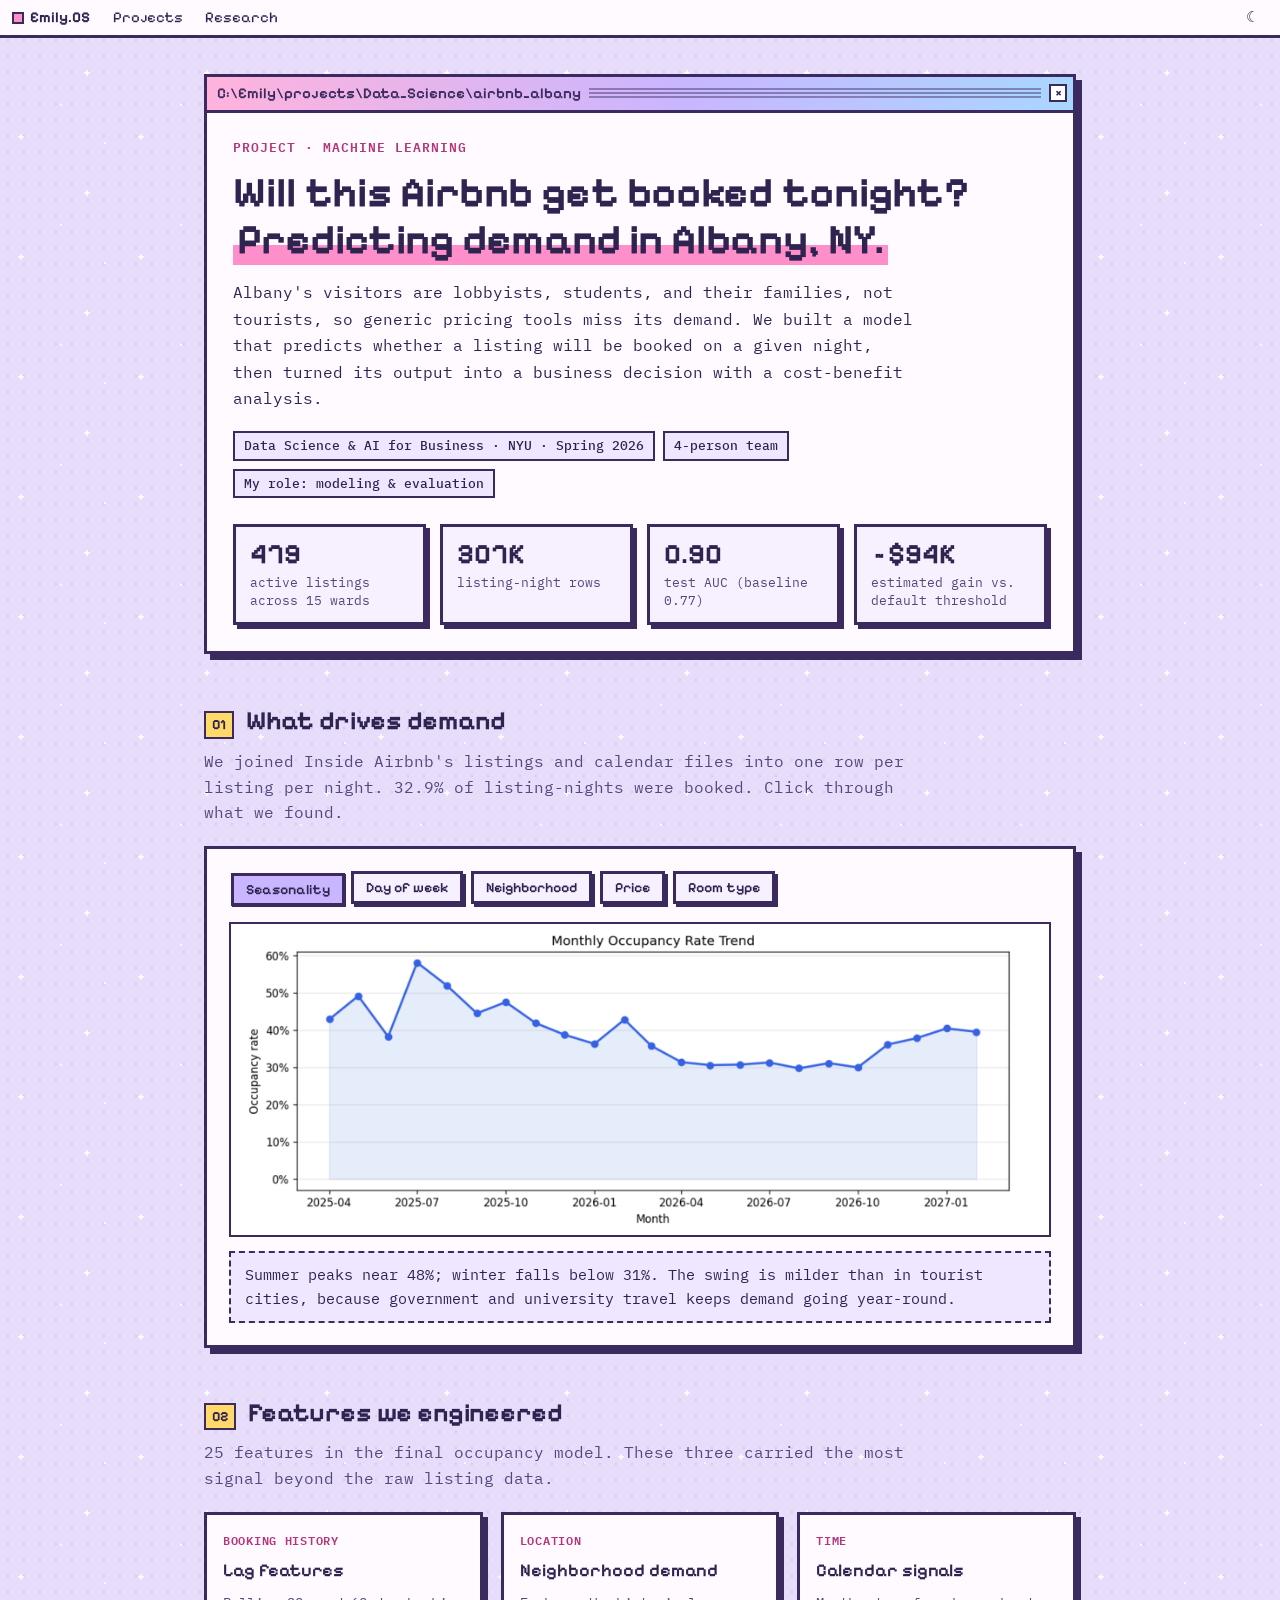
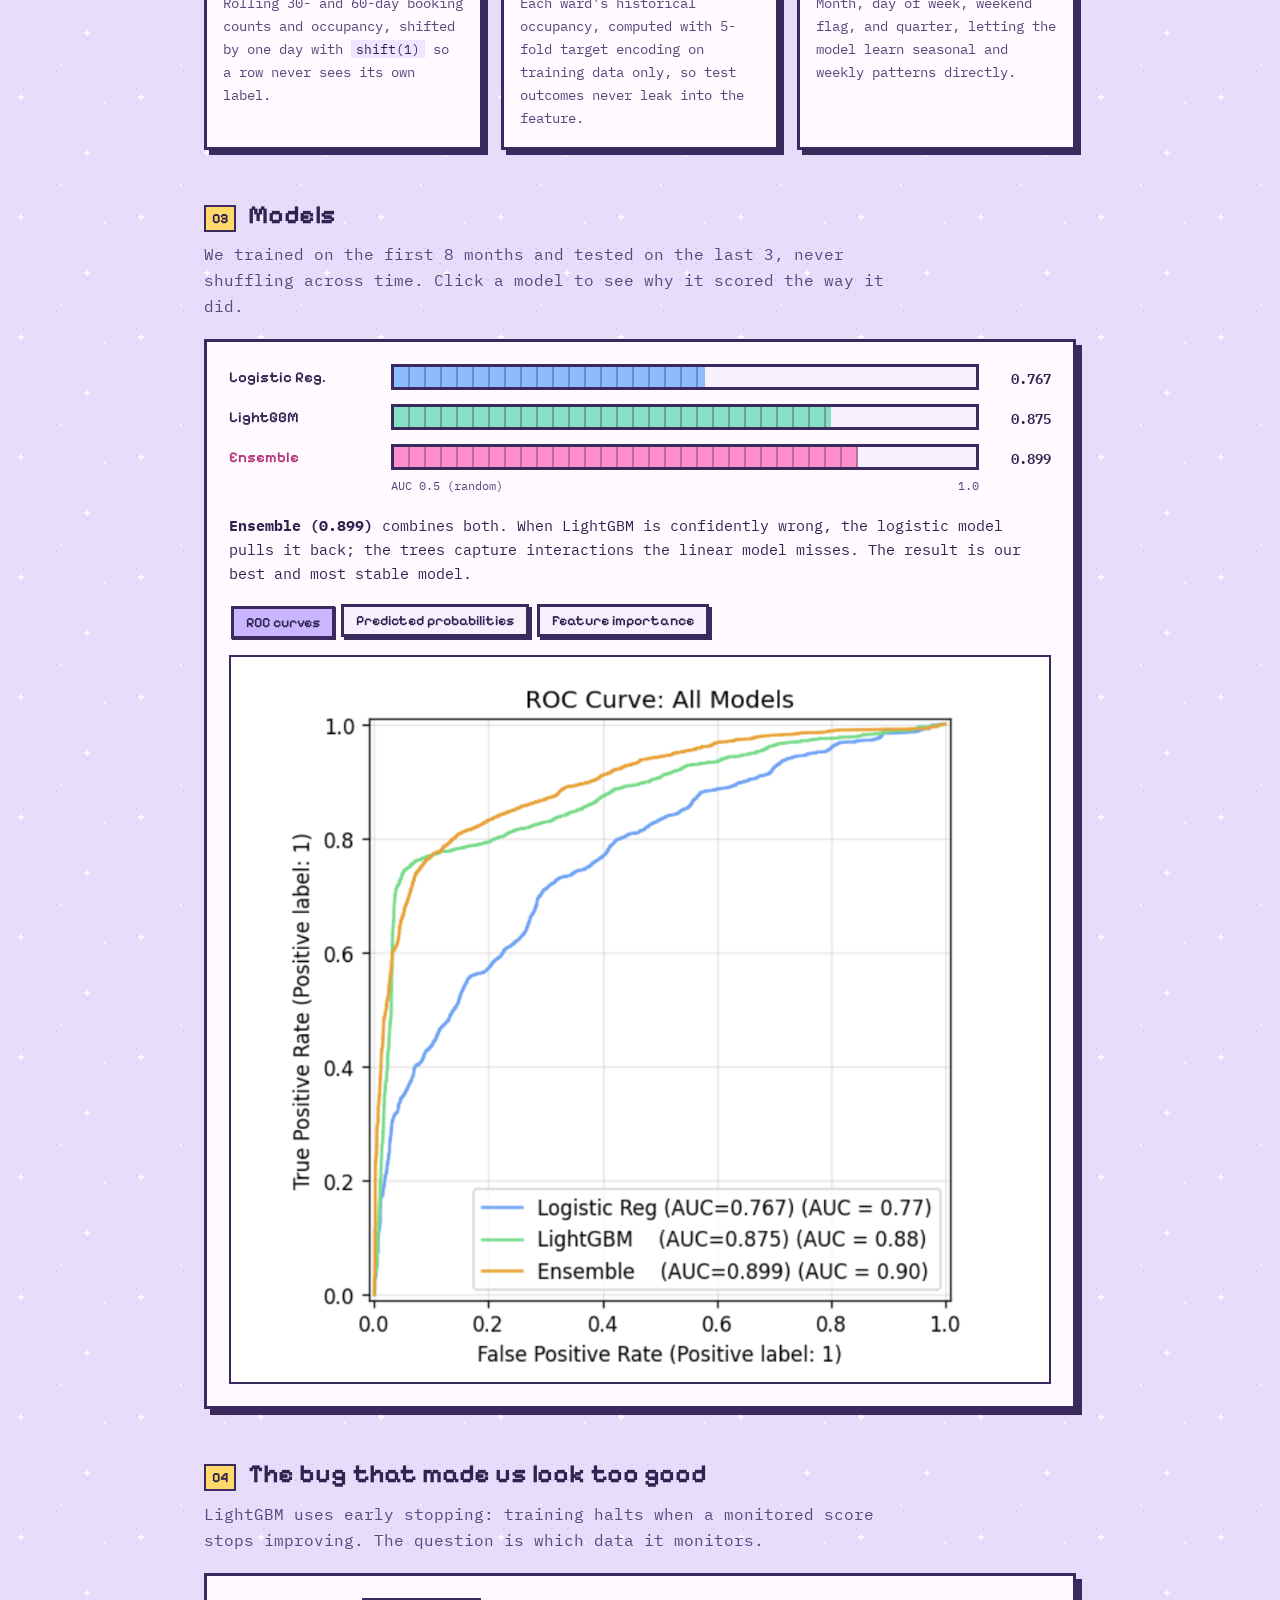
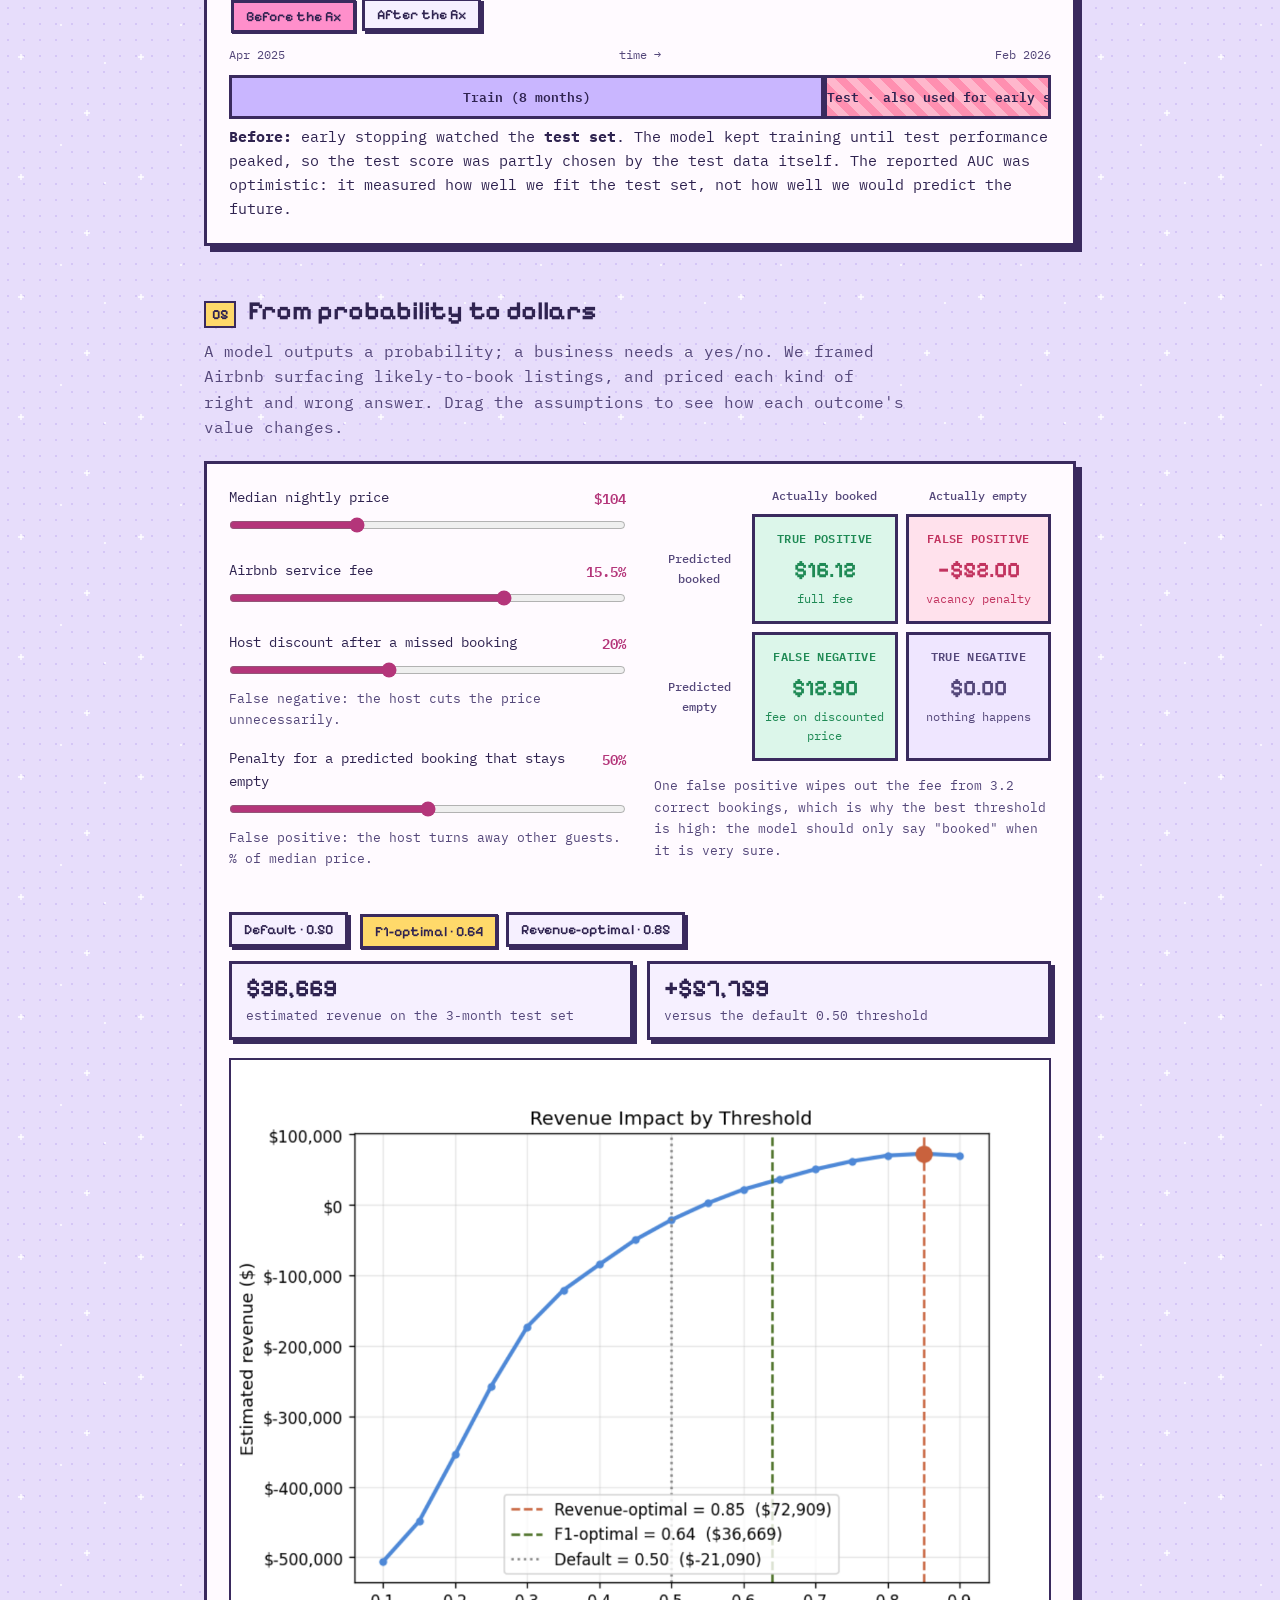
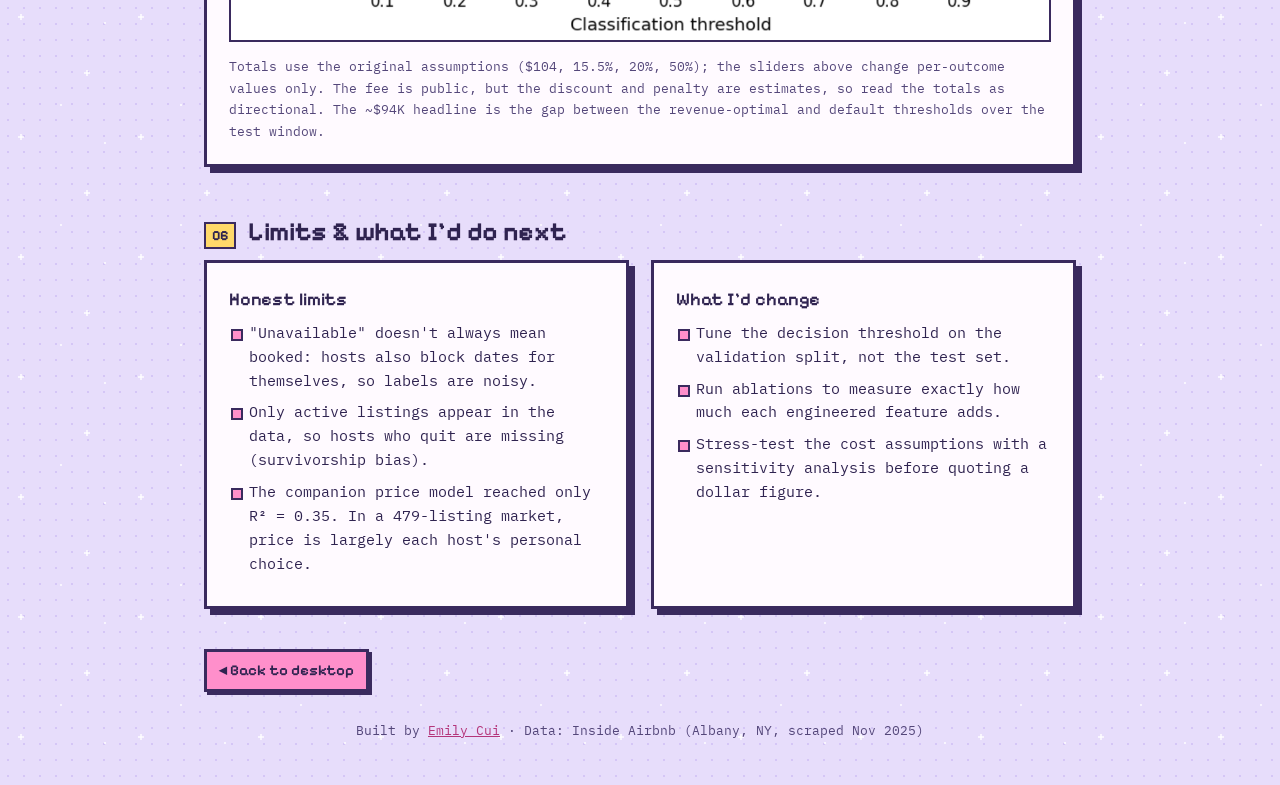
==== commit 596a1c7a: "Improve readability, restyle Airbnb page, rename AI folder Use IBM Plex Mono for long-form text and " ====
--- a/airbnb/index.html
+++ b/airbnb/index.html
@@ -7,174 +7,145 @@
 <meta name="description" content="Predicting Airbnb booking likelihood in Albany, NY: a LightGBM + logistic regression ensemble, a leakage fix, and a cost-benefit threshold analysis.">
 <link rel="preconnect" href="https://fonts.googleapis.com">
 <link rel="preconnect" href="https://fonts.gstatic.com" crossorigin>
-<link href="https://fonts.googleapis.com/css2?family=Fraunces:opsz,wght@9..144,400;9..144,600&family=Inter:wght@400;500;600&family=JetBrains+Mono:wght@400;500&display=swap" rel="stylesheet">
+<link href="https://fonts.googleapis.com/css2?family=IBM+Plex+Mono:wght@400;500;600&family=Pixelify+Sans:wght@400;600;700&display=swap" rel="stylesheet">
+<link rel="stylesheet" href="../assets/pixel.css">
 <style>
-  :root {
-    --bg: #faf8f4; --surface: #ffffff; --text: #1f1d1a; --muted: #6b665e;
-    --line: #e7e2d9; --accent: #c2410c; --accent-soft: #fdeee4; --chip: #f1ede6;
-    --good: #15803d; --good-soft: #e7f5ec; --bad: #b91c1c; --bad-soft: #fbeaea;
-    --c-lr: #60a5fa; --c-lgbm: #4ade80; --c-ens: #f59e0b;
+  :root { --good: #1f8a55; --good-soft: #dcf6ea; --bad: #c2335f; --bad-soft: #ffe1ec;
+          --c-lr: var(--blue); --c-lgbm: var(--mint); --c-ens: var(--pink); --accent: #b4357a; }
+  @media (prefers-color-scheme: dark) {
+    :root:not([data-theme="light"]) { --good: #7ee0b3; --good-soft: #1d3b35; --bad: #ff9cc0; --bad-soft: #432040; --accent: #ff9fd2; }
   }
-  @media (prefers-color-scheme: dark) {
-    :root:not([data-theme="light"]) {
-      --bg: #151412; --surface: #1d1b19; --text: #ece8e1; --muted: #a39d93;
-      --line: #2f2c28; --accent: #fb923c; --accent-soft: #2c1d12; --chip: #26231f;
-      --good: #4ade80; --good-soft: #14281c; --bad: #f87171; --bad-soft: #2d1616;
-    }
-  }
-  :root[data-theme="dark"] {
-    --bg: #151412; --surface: #1d1b19; --text: #ece8e1; --muted: #a39d93;
-    --line: #2f2c28; --accent: #fb923c; --accent-soft: #2c1d12; --chip: #26231f;
-    --good: #4ade80; --good-soft: #14281c; --bad: #f87171; --bad-soft: #2d1616;
-  }
-  * { box-sizing: border-box; margin: 0; padding: 0; }
-  html { scroll-behavior: smooth; }
-  body { background: var(--bg); color: var(--text); font-family: "Inter", system-ui, sans-serif;
-         font-size: 16px; line-height: 1.65; -webkit-font-smoothing: antialiased; }
-  a { color: inherit; }
-  .wrap { max-width: 880px; margin: 0 auto; padding-left: 24px; padding-right: 24px; }
-  .mono { font-family: "JetBrains Mono", monospace; }
-
-  nav { position: sticky; top: 0; z-index: 10; background: color-mix(in srgb, var(--bg) 85%, transparent);
-        backdrop-filter: blur(10px); border-bottom: 1px solid var(--line); }
-  nav .wrap { display: flex; align-items: center; justify-content: space-between; height: 60px; }
-  .back { text-decoration: none; font-size: 14px; color: var(--muted); }
-  .back:hover { color: var(--text); }
-  .logo { font-family: "Fraunces", serif; font-weight: 600; font-size: 20px; text-decoration: none; }
-  .logo span { color: var(--accent); }
-  .theme-btn { background: none; border: 1px solid var(--line); border-radius: 999px; width: 34px; height: 34px;
-               cursor: pointer; color: var(--text); display: grid; place-items: center; }
-  .theme-btn svg { width: 16px; height: 16px; }
-
-  header.hero { padding-top: 72px; padding-bottom: 40px; }
-  .eyebrow { font-family: "JetBrains Mono", monospace; font-size: 13px; color: var(--accent); margin-bottom: 16px; }
-  h1 { font-family: "Fraunces", serif; font-weight: 400; font-size: clamp(34px, 6vw, 52px);
-       line-height: 1.1; letter-spacing: -0.02em; margin-bottom: 20px; }
-  h1 em { color: var(--accent); }
-  .lede { font-size: 18px; color: var(--muted); max-width: 660px; margin-bottom: 28px; }
+  :root[data-theme="dark"] { --good: #7ee0b3; --good-soft: #1d3b35; --bad: #ff9cc0; --bad-soft: #432040; --accent: #ff9fd2; }
+
+  .wrap { max-width: 920px; margin: 0 auto; padding-left: 24px; padding-right: 24px; }
+  .mono { font-family: "IBM Plex Mono", monospace; }
+  .px-h { font-family: "Pixelify Sans", monospace; }
+
+  header.hero { padding-top: 36px; padding-bottom: 12px; }
+  .hero-win .win-body { padding: 24px 26px 26px; }
+  .eyebrow { font-size: 12.5px; font-weight: 600; letter-spacing: .08em; color: var(--accent); margin-bottom: 12px; }
+  h1 { font-family: "Pixelify Sans", monospace; font-weight: 700; font-size: clamp(28px, 5vw, 42px); line-height: 1.12; margin-bottom: 16px; }
+  h1 em { font-style: normal; background: linear-gradient(transparent 60%, var(--pink) 60%); padding: 0 4px; }
+  .lede { font-size: 16px; max-width: 680px; margin-bottom: 20px; }
   .meta { display: flex; flex-wrap: wrap; gap: 8px; }
-  .meta span { font-size: 13px; background: var(--chip); color: var(--muted); padding: 4px 11px; border-radius: 999px; }
-
-  .kpis { display: grid; grid-template-columns: repeat(4, 1fr); gap: 12px; margin-top: 36px; }
-  .kpi { background: var(--surface); border: 1px solid var(--line); border-radius: 14px; padding: 16px 18px; }
-  .kpi .v { font-family: "Fraunces", serif; font-size: 30px; font-weight: 600; line-height: 1.1; }
-  .kpi .v small { font-size: 16px; color: var(--muted); font-weight: 400; }
+  .meta span { font-size: 13px; font-weight: 500; background: var(--chip); border: 2px solid var(--line); padding: 2px 9px; }
+
+  .kpis { display: grid; grid-template-columns: repeat(4, 1fr); gap: 14px; margin-top: 26px; }
+  .kpi { background: var(--win-2); border: 3px solid var(--line); box-shadow: 4px 4px 0 var(--shadow); padding: 12px 14px; }
+  .kpi .v { font-family: "Pixelify Sans", monospace; font-size: 28px; font-weight: 700; line-height: 1.1; }
   .kpi .l { font-size: 13px; color: var(--muted); margin-top: 4px; line-height: 1.4; }
 
-  section { padding-top: 52px; padding-bottom: 52px; border-top: 1px solid var(--line); }
-  .sec-head { display: flex; align-items: baseline; gap: 14px; margin-bottom: 8px; }
-  .sec-num { font-family: "JetBrains Mono", monospace; font-size: 13px; color: var(--accent); }
-  h2 { font-family: "Fraunces", serif; font-weight: 600; font-size: 28px; letter-spacing: -0.01em; }
-  .sec-sub { color: var(--muted); margin-bottom: 28px; max-width: 680px; }
-  h3 { font-size: 17px; font-weight: 600; margin-bottom: 8px; }
+  section { padding-top: 34px; padding-bottom: 10px; }
+  .sec-head { display: flex; align-items: baseline; gap: 12px; margin-bottom: 6px; }
+  .sec-num { font-family: "Pixelify Sans", monospace; font-size: 14px; font-weight: 700; background: var(--yellow); color: #2f2350; border: 2px solid var(--line); padding: 0 6px; }
+  h2 { font-family: "Pixelify Sans", monospace; font-weight: 700; font-size: 26px; }
+  .sec-sub { color: var(--muted); margin-bottom: 20px; max-width: 700px; }
+  h3 { font-family: "Pixelify Sans", monospace; font-size: 18px; font-weight: 600; margin-bottom: 6px; }
   p + p { margin-top: 12px; }
 
-  .card { background: var(--surface); border: 1px solid var(--line); border-radius: 16px; padding: 24px; }
-  figure img { width: 100%; height: auto; display: block; border-radius: 10px; background: #fff; }
-  figcaption { font-size: 13.5px; color: var(--muted); margin-top: 12px; }
-
-  /* tabs */
-  .tabs { display: flex; flex-wrap: wrap; gap: 6px; margin-bottom: 18px; }
-  .tab { font: inherit; font-size: 13.5px; padding: 6px 14px; border-radius: 999px; cursor: pointer;
-         border: 1px solid var(--line); background: var(--bg); color: var(--muted); transition: all .15s; }
-  .tab:hover { color: var(--text); border-color: var(--muted); }
-  .tab[aria-selected="true"] { background: var(--text); color: var(--bg); border-color: var(--text); }
+  .card { background: var(--win); border: 3px solid var(--line); box-shadow: 6px 6px 0 var(--shadow); padding: 22px; }
+  figure img { width: 100%; height: auto; display: block; background: #fff; border: 2px solid var(--line); image-rendering: auto; }
+  figcaption { font-size: 13.5px; color: var(--muted); margin-top: 10px; }
+
+  .tabs { display: flex; flex-wrap: wrap; gap: 8px; margin-bottom: 18px; }
+  .tab { font-family: "Pixelify Sans", monospace; font-size: 14px; font-weight: 600; padding: 5px 12px; cursor: pointer;
+         border: 3px solid var(--line); background: var(--win-2); color: var(--text); box-shadow: 3px 3px 0 var(--shadow); }
+  .tab:hover { background: var(--chip); }
+  .tab[aria-selected="true"] { background: var(--title-b); color: #2f2350; transform: translate(2px, 2px); box-shadow: 1px 1px 0 var(--shadow); }
   .panel { display: none; }
-  .panel.on { display: block; animation: fade .3s ease; }
-  @keyframes fade { from { opacity: 0; transform: translateY(4px); } to { opacity: 1; transform: none; } }
-  .insight { margin-top: 14px; padding: 12px 16px; border-left: 3px solid var(--accent); background: var(--accent-soft);
-             border-radius: 0 10px 10px 0; font-size: 14.5px; }
-
-  /* features */
-  .feat-grid { display: grid; grid-template-columns: repeat(3, 1fr); gap: 14px; }
-  .feat { background: var(--surface); border: 1px solid var(--line); border-radius: 14px; padding: 18px; }
-  .feat .k { font-family: "JetBrains Mono", monospace; font-size: 12px; color: var(--accent); margin-bottom: 6px; }
+  .panel.on { display: block; animation: fade .2s steps(3); }
+  @keyframes fade { from { opacity: 0; } }
+  .insight { margin-top: 14px; padding: 10px 14px; border: 2px dashed var(--line); background: var(--chip); font-size: 14.5px; }
+
+  .feat-grid { display: grid; grid-template-columns: repeat(3, 1fr); gap: 18px; }
+  .feat { background: var(--win); border: 3px solid var(--line); box-shadow: 5px 5px 0 var(--shadow); padding: 16px; }
+  .feat .k { font-size: 12px; font-weight: 600; letter-spacing: .06em; color: var(--accent); margin-bottom: 6px; }
   .feat p { font-size: 14px; color: var(--muted); }
-  .feat code { font-family: "JetBrains Mono", monospace; font-size: 12.5px; background: var(--chip); padding: 1px 5px; border-radius: 4px; color: var(--text); }
-
-  /* models */
+  .feat code { font-family: "IBM Plex Mono", monospace; font-size: 12.5px; background: var(--chip); padding: 1px 5px; color: var(--text); }
+
   .bars { display: flex; flex-direction: column; gap: 14px; }
-  .bar-row { display: grid; grid-template-columns: 150px 1fr 56px; align-items: center; gap: 12px; cursor: pointer; }
-  .bar-row .name { font-size: 14.5px; font-weight: 500; }
-  .bar-track { height: 26px; background: var(--chip); border-radius: 8px; overflow: hidden; position: relative; }
-  .bar-fill { height: 100%; width: 0; border-radius: 8px; transition: width 1s cubic-bezier(.2,.8,.2,1); }
-  .bar-row .val { font-family: "JetBrains Mono", monospace; font-size: 14px; text-align: right; }
+  .bar-row { display: grid; grid-template-columns: 150px 1fr 60px; align-items: center; gap: 12px; cursor: pointer; }
+  .bar-row .name { font-family: "Pixelify Sans", monospace; font-size: 15px; font-weight: 600; }
+  .bar-track { height: 26px; background: var(--win-2); border: 3px solid var(--line); overflow: hidden; position: relative; }
+  .bar-fill { height: 100%; width: 0; transition: width 1s steps(12);
+              background-image: repeating-linear-gradient(90deg, transparent 0 14px, rgba(58,42,94,.35) 14px 16px) !important; background-color: var(--c) !important; }
+  .bar-row .val { font-size: 14px; font-weight: 600; text-align: right; }
   .bar-row:hover .name, .bar-row.active .name { color: var(--accent); }
-  .baseline-mark { position: absolute; top: 0; bottom: 0; width: 2px; background: var(--muted); opacity: .5; }
   .model-note { margin-top: 18px; font-size: 14.5px; min-height: 72px; }
-  .axis { display: grid; grid-template-columns: 150px 1fr 56px; gap: 12px; font-size: 11.5px; color: var(--muted); }
+  .axis { display: grid; grid-template-columns: 150px 1fr 60px; gap: 12px; font-size: 12px; color: var(--muted); }
   .axis div:nth-child(2) { display: flex; justify-content: space-between; }
 
-  /* leakage */
-  .split { display: flex; height: 44px; border-radius: 10px; overflow: hidden; font-size: 12.5px; font-weight: 500; margin: 10px 0 6px; }
-  .split > div { display: grid; place-items: center; color: #fff; transition: flex .5s ease; white-space: nowrap; overflow: hidden; }
-  .s-train { background: #64748b; }
-  .s-val { background: #0ea5e9; }
-  .s-test { background: #f59e0b; }
-  .s-test.leak { background: repeating-linear-gradient(45deg, #dc2626, #dc2626 8px, #ef4444 8px, #ef4444 16px); }
-  .toggle { display: inline-flex; border: 1px solid var(--line); border-radius: 999px; padding: 3px; background: var(--bg); margin-bottom: 14px; }
-  .toggle button { font: inherit; font-size: 13.5px; border: none; background: none; color: var(--muted);
-                   padding: 6px 14px; border-radius: 999px; cursor: pointer; }
-  .toggle button.on { background: var(--text); color: var(--bg); }
+  .split { display: flex; height: 44px; border: 3px solid var(--line); overflow: hidden; font-size: 12.5px; font-weight: 600; margin: 10px 0 6px; }
+  .split > div { display: grid; place-items: center; color: #2f2350; transition: flex .5s steps(6); white-space: nowrap; overflow: hidden; }
+  .s-train { background: var(--title-b); }
+  .s-val { background: var(--mint); border-left: 3px solid var(--line); }
+  .s-test { background: var(--yellow); border-left: 3px solid var(--line); }
+  .s-test.leak { background: repeating-linear-gradient(45deg, #ff8fb0 0 8px, #ffb7cc 8px 16px); }
+  .toggle { display: inline-flex; gap: 8px; margin-bottom: 14px; }
+  .toggle button { font-family: "Pixelify Sans", monospace; font-size: 14px; font-weight: 600; border: 3px solid var(--line); background: var(--win-2);
+                   color: var(--text); padding: 5px 12px; cursor: pointer; box-shadow: 3px 3px 0 var(--shadow); }
+  .toggle button.on { background: var(--pink); color: #2f2350; transform: translate(2px, 2px); box-shadow: 1px 1px 0 var(--shadow); }
   .leak-text { font-size: 14.5px; min-height: 96px; }
-  .tl { display: flex; justify-content: space-between; font-size: 11.5px; color: var(--muted); }
-
-  /* calculator */
+  .tl { display: flex; justify-content: space-between; font-size: 12px; color: var(--muted); }
+
   .calc { display: grid; grid-template-columns: 1fr 1fr; gap: 28px; }
   .slider { margin-bottom: 18px; }
-  .slider label { display: flex; justify-content: space-between; font-size: 14px; margin-bottom: 6px; }
-  .slider label b { font-family: "JetBrains Mono", monospace; font-weight: 500; color: var(--accent); }
+  .slider label { display: flex; justify-content: space-between; gap: 10px; font-size: 14px; margin-bottom: 6px; }
+  .slider label b { font-weight: 600; color: var(--accent); }
   .slider .hint { font-size: 12.5px; color: var(--muted); margin-top: 2px; }
   input[type=range] { width: 100%; accent-color: var(--accent); }
   .matrix { display: grid; grid-template-columns: 90px 1fr 1fr; gap: 8px; font-size: 13px; }
-  .matrix .h { color: var(--muted); display: grid; place-items: center; text-align: center; font-size: 12px; }
-  .cell { border-radius: 12px; padding: 14px 10px; text-align: center; }
-  .cell .t { font-size: 12px; font-weight: 600; letter-spacing: .02em; }
-  .cell .n { font-family: "JetBrains Mono", monospace; font-size: 20px; font-weight: 500; margin-top: 4px; }
-  .cell .d { font-size: 11.5px; opacity: .8; margin-top: 2px; }
+  .matrix .h { color: var(--muted); display: grid; place-items: center; text-align: center; font-size: 12px; font-weight: 500; }
+  .cell { border: 3px solid var(--line); padding: 12px 8px; text-align: center; }
+  .cell .t { font-size: 11.5px; font-weight: 600; letter-spacing: .03em; }
+  .cell .n { font-family: "Pixelify Sans", monospace; font-size: 22px; font-weight: 700; margin-top: 4px; }
+  .cell .d { font-size: 11.5px; margin-top: 2px; }
   .pos { background: var(--good-soft); color: var(--good); }
   .neg { background: var(--bad-soft); color: var(--bad); }
   .zero { background: var(--chip); color: var(--muted); }
-  .thr-btns { display: flex; gap: 8px; margin: 26px 0 12px; flex-wrap: wrap; }
-  .thr-btns button { font: inherit; font-size: 13.5px; padding: 8px 14px; border-radius: 10px; cursor: pointer;
-                     border: 1px solid var(--line); background: var(--bg); color: var(--text); }
-  .thr-btns button.on { border-color: var(--accent); background: var(--accent-soft); color: var(--accent); font-weight: 600; }
-  .thr-out { display: grid; grid-template-columns: repeat(2, 1fr); gap: 12px; }
-  .thr-out .kpi .v { font-size: 26px; }
+  .thr-btns { display: flex; gap: 10px; margin: 26px 0 14px; flex-wrap: wrap; }
+  .thr-btns button { font-family: "Pixelify Sans", monospace; font-size: 14px; font-weight: 600; padding: 6px 12px; cursor: pointer;
+                     border: 3px solid var(--line); background: var(--win-2); color: var(--text); box-shadow: 3px 3px 0 var(--shadow); }
+  .thr-btns button.on { background: var(--yellow); color: #2f2350; transform: translate(2px, 2px); box-shadow: 1px 1px 0 var(--shadow); }
+  .thr-out { display: grid; grid-template-columns: repeat(2, 1fr); gap: 14px; }
+  .thr-out .kpi .v { font-size: 24px; }
   .caveat { font-size: 13px; color: var(--muted); margin-top: 14px; }
 
-  .two { display: grid; grid-template-columns: 1fr 1fr; gap: 20px; }
+  .two { display: grid; grid-template-columns: 1fr 1fr; gap: 22px; }
   ul.clean { list-style: none; }
-  ul.clean li { position: relative; padding-left: 18px; margin-bottom: 8px; font-size: 15px; }
-  ul.clean li::before { content: ""; position: absolute; left: 0; top: 11px; width: 8px; height: 1.5px; background: var(--accent); }
-
-  footer { padding: 32px 0 48px; text-align: center; font-size: 13px; color: var(--muted); }
+  ul.clean li { position: relative; padding-left: 20px; margin-bottom: 8px; font-size: 14.5px; }
+  ul.clean li::before { content: ""; position: absolute; left: 2px; top: 8px; width: 8px; height: 8px; background: var(--pink); border: 2px solid var(--line); }
+
+  .back-row { padding-top: 30px; }
+  footer { padding: 28px 16px 44px; text-align: center; font-size: 13px; color: var(--muted); }
   footer a { color: var(--accent); }
 
   @media (max-width: 720px) {
     .wrap { padding-left: 16px; padding-right: 16px; }
-    header.hero { padding-top: 48px; }
+    .hero-win .win-body { padding: 16px; }
     .kpis { grid-template-columns: repeat(2, 1fr); }
     .feat-grid, .calc, .two { grid-template-columns: 1fr; }
-    .bar-row, .axis { grid-template-columns: 96px 1fr 48px; }
-    .card { padding: 18px; }
+    .bar-row, .axis { grid-template-columns: 96px 1fr 52px; }
+    .card { padding: 16px; }
     .split { font-size: 11px; }
   }
 </style>
 </head>
-<body>
-
-<nav>
-  <div class="wrap">
-    <a class="back" href="../">← Emily Cui</a>
-    <button class="theme-btn" id="themeBtn" aria-label="Toggle dark mode">
-      <svg viewBox="0 0 24 24" fill="none" stroke="currentColor" stroke-width="2" stroke-linecap="round"><path d="M21 12.8A9 9 0 1 1 11.2 3a7 7 0 0 0 9.8 9.8z"/></svg>
-    </button>
-  </div>
+<body class="readable">
+
+<nav class="menubar" aria-label="Site">
+  <a class="brand" href="../"><i></i>Emily.OS</a>
+  <a class="m" href="../#projects">Projects</a>
+  <a class="m" href="../research/">Research</a>
+  <span class="spacer"></span>
+  <button class="m" id="themeBtn" aria-label="Toggle dark mode">☾</button>
 </nav>
 
 <main>
   <header class="hero wrap">
+   <div class="win hero-win">
+    <div class="win-bar"><span>C:\Emily\projects\Data_Science\airbnb_albany</span><span class="grip"></span><span class="wbtns"><a class="wbtn" href="../#projects" aria-label="Close and go back" style="text-decoration:none">×</a></span></div>
+    <div class="win-body">
     <div class="eyebrow">PROJECT · MACHINE LEARNING</div>
     <h1>Will this Airbnb get booked tonight? <em>Predicting demand in Albany, NY.</em></h1>
     <p class="lede">
@@ -193,6 +164,8 @@
       <div class="kpi"><div class="v">0.90</div><div class="l">test AUC (baseline 0.77)</div></div>
       <div class="kpi"><div class="v">~$94K</div><div class="l">estimated gain vs. default threshold</div></div>
     </div>
+    </div>
+   </div>
   </header>
 
   <!-- 01 data -->
@@ -259,9 +232,9 @@
     <p class="sec-sub">We trained on the first 8 months and tested on the last 3, never shuffling across time. Click a model to see why it scored the way it did.</p>
     <div class="card">
       <div class="bars" id="bars">
-        <div class="bar-row" data-i="0"><span class="name">Logistic Reg.</span><div class="bar-track"><div class="bar-fill" style="background:var(--c-lr)" data-w="0.767"></div></div><span class="val">0.767</span></div>
-        <div class="bar-row" data-i="1"><span class="name">LightGBM</span><div class="bar-track"><div class="bar-fill" style="background:var(--c-lgbm)" data-w="0.875"></div></div><span class="val">0.875</span></div>
-        <div class="bar-row active" data-i="2"><span class="name">Ensemble</span><div class="bar-track"><div class="bar-fill" style="background:var(--c-ens)" data-w="0.899"></div></div><span class="val">0.899</span></div>
+        <div class="bar-row" data-i="0"><span class="name">Logistic Reg.</span><div class="bar-track"><div class="bar-fill" style="--c:var(--c-lr)" data-w="0.767"></div></div><span class="val">0.767</span></div>
+        <div class="bar-row" data-i="1"><span class="name">LightGBM</span><div class="bar-track"><div class="bar-fill" style="--c:var(--c-lgbm)" data-w="0.875"></div></div><span class="val">0.875</span></div>
+        <div class="bar-row active" data-i="2"><span class="name">Ensemble</span><div class="bar-track"><div class="bar-fill" style="--c:var(--c-ens)" data-w="0.899"></div></div><span class="val">0.899</span></div>
       </div>
       <div class="axis" style="margin-top:6px"><div></div><div><span>AUC 0.5 (random)</span><span>1.0</span></div><div></div></div>
       <div class="model-note" id="modelNote"></div>
@@ -371,6 +344,7 @@
       </div>
     </div>
   </section>
+  <div class="wrap back-row"><a class="pbtn pink" href="../#projects">◂ Back to desktop</a></div>
 </main>
 
 <footer>Built by <a href="../">Emily Cui</a> · Data: Inside Airbnb (Albany, NY, scraped Nov 2025)</footer>
--- a/assets/pixel.css
+++ b/assets/pixel.css
@@ -0,0 +1,154 @@
+/* Emily.OS — shared pixel styles (pastel lilac) */
+:root {
+  --bg: #e7ddfb;
+  --bg-dot: #d5c6f6;
+  --win: #fffaff;
+  --win-2: #f6f0ff;
+  --text: #2f2350;
+  --muted: #54477a;
+  --line: #3a2a5e;
+  --shadow: #3a2a5e;
+  --bar-ink: #3a2a5e;
+  --title-a: #ffb3dc;
+  --title-b: #c9b6ff;
+  --title-c: #a9d6ff;
+  --pink: #ff8fcb;
+  --mint: #86e0c4;
+  --blue: #8cbcff;
+  --yellow: #ffd96a;
+  --lilac: #b9a0ff;
+  --peach: #ffb48c;
+  --chip: #efe6ff;
+}
+@media (prefers-color-scheme: dark) {
+  :root:not([data-theme="light"]) {
+    --bg: #1d1633;
+    --bg-dot: #2b2250;
+    --win: #2a2147;
+    --win-2: #231b3d;
+    --text: #f1eaff;
+    --muted: #d2c7f2;
+    --line: #c9b6ff;
+    --shadow: #0c0818;
+    --title-a: #f59bcd;
+    --title-b: #b49cff;
+    --title-c: #8fc4ff;
+    --chip: #362b5c;
+  }
+}
+:root[data-theme="dark"] {
+  --bg: #1d1633;
+  --bg-dot: #2b2250;
+  --win: #2a2147;
+  --win-2: #231b3d;
+  --text: #f1eaff;
+  --muted: #d2c7f2;
+  --line: #c9b6ff;
+  --shadow: #0c0818;
+  --title-a: #f59bcd;
+  --title-b: #b49cff;
+  --title-c: #8fc4ff;
+  --chip: #362b5c;
+}
+
+* { box-sizing: border-box; margin: 0; padding: 0; }
+html { scroll-behavior: smooth; }
+body {
+  min-height: 100vh;
+  background-color: var(--bg);
+  background-image:
+    url("data:image/svg+xml,%3Csvg xmlns='http://www.w3.org/2000/svg' width='120' height='120' shape-rendering='crispEdges'%3E%3Cg fill='%23ffffff' fill-opacity='.7'%3E%3Crect x='20' y='14' width='2' height='6'/%3E%3Crect x='18' y='16' width='6' height='2'/%3E%3Crect x='86' y='70' width='2' height='6'/%3E%3Crect x='84' y='72' width='6' height='2'/%3E%3Crect x='60' y='104' width='2' height='2'/%3E%3Crect x='104' y='22' width='2' height='2'/%3E%3C/g%3E%3C/svg%3E"),
+    radial-gradient(var(--bg-dot) 1.5px, transparent 1.5px);
+  background-size: 120px 120px, 16px 16px;
+  color: var(--text);
+  font-family: "VT323", ui-monospace, monospace;
+  font-size: 21px;
+  line-height: 1.2;
+  -webkit-font-smoothing: none;
+}
+a { color: inherit; }
+img { image-rendering: pixelated; }
+.px { font-family: "Pixelify Sans", "VT323", monospace; }
+.sr-only { position: absolute; width: 1px; height: 1px; overflow: hidden; clip: rect(0 0 0 0); white-space: nowrap; }
+
+/* long-form pages: crisp body font, pixel font only for headings */
+body.readable { font-family: "IBM Plex Mono", ui-monospace, monospace; font-size: 15.5px; line-height: 1.65; -webkit-font-smoothing: antialiased; }
+
+/* ---------- menu bar ---------- */
+.menubar {
+  position: sticky; top: 0; z-index: 20;
+  display: flex; align-items: center; gap: 4px;
+  height: 38px; padding: 0 12px;
+  background: var(--win);
+  border-bottom: 3px solid var(--line);
+  font-family: "Pixelify Sans", monospace; font-size: 15px;
+}
+.menubar .brand { font-weight: 700; margin-right: 10px; text-decoration: none; display: flex; align-items: center; gap: 6px; }
+.menubar .brand i { width: 12px; height: 12px; background: var(--pink); border: 2px solid var(--line); display: inline-block; }
+.menubar a.m, .menubar button.m {
+  text-decoration: none; padding: 3px 9px; border: 0; background: none; color: inherit;
+  font: inherit; cursor: pointer;
+}
+.menubar a.m:hover, .menubar button.m:hover { background: var(--line); color: var(--win); }
+.menubar .spacer { flex: 1; }
+.menubar .clock { padding: 0 6px; font-variant-numeric: tabular-nums; }
+
+/* ---------- windows ---------- */
+.win {
+  background: var(--win);
+  border: 3px solid var(--line);
+  box-shadow: 6px 6px 0 var(--shadow);
+  position: relative;
+}
+.win-bar {
+  display: flex; align-items: center; gap: 8px;
+  padding: 4px 6px 4px 10px;
+  border-bottom: 3px solid var(--line);
+  background: linear-gradient(90deg, var(--title-a), var(--title-b) 55%, var(--title-c));
+  color: var(--bar-ink);
+  font-family: "Pixelify Sans", monospace; font-size: 15px; font-weight: 600;
+  user-select: none;
+}
+.win-bar .grip {
+  flex: 1; height: 10px; min-width: 20px;
+  background: repeating-linear-gradient(to bottom, rgba(58,42,94,.45) 0 2px, transparent 2px 4px);
+}
+.win-bar .wbtns { display: flex; gap: 4px; }
+.wbtn {
+  width: 18px; height: 18px; display: grid; place-items: center;
+  background: #fff; border: 2px solid var(--bar-ink); color: var(--bar-ink);
+  font: 700 12px/1 "Pixelify Sans", monospace; padding: 0;
+}
+button.wbtn { cursor: pointer; }
+button.wbtn:hover { background: var(--yellow); }
+.win-body { padding: 18px 20px; }
+
+/* ---------- buttons & chips ---------- */
+.pbtn {
+  display: inline-flex; align-items: center; gap: 8px;
+  font-family: "Pixelify Sans", monospace; font-size: 15px; font-weight: 600;
+  color: #2f2350; text-decoration: none; cursor: pointer;
+  padding: 6px 12px;
+  background: var(--yellow);
+  border: 3px solid var(--line);
+  box-shadow: 3px 3px 0 var(--shadow);
+  transition: transform .08s steps(2), box-shadow .08s steps(2);
+}
+.pbtn:hover { transform: translate(-1px, -1px); box-shadow: 4px 4px 0 var(--shadow); }
+.pbtn:active { transform: translate(3px, 3px); box-shadow: 0 0 0 var(--shadow); }
+.pbtn.pink { background: var(--pink); }
+.pbtn.mint { background: var(--mint); }
+.pbtn.blue { background: var(--blue); }
+.pbtn svg { width: 16px; height: 16px; }
+
+.chip {
+  display: inline-block; font-family: "IBM Plex Mono", ui-monospace, monospace; font-size: 13px; font-weight: 500;
+  padding: 2px 8px; line-height: 1.4; background: var(--chip); border: 2px solid var(--line); color: var(--text);
+}
+.chip.dev { background: var(--yellow); color: #2f2350; }
+
+:focus-visible { outline: 3px dashed var(--pink); outline-offset: 3px; }
+
+@media (prefers-reduced-motion: reduce) {
+  *, *::before, *::after { animation: none !important; transition: none !important; }
+}
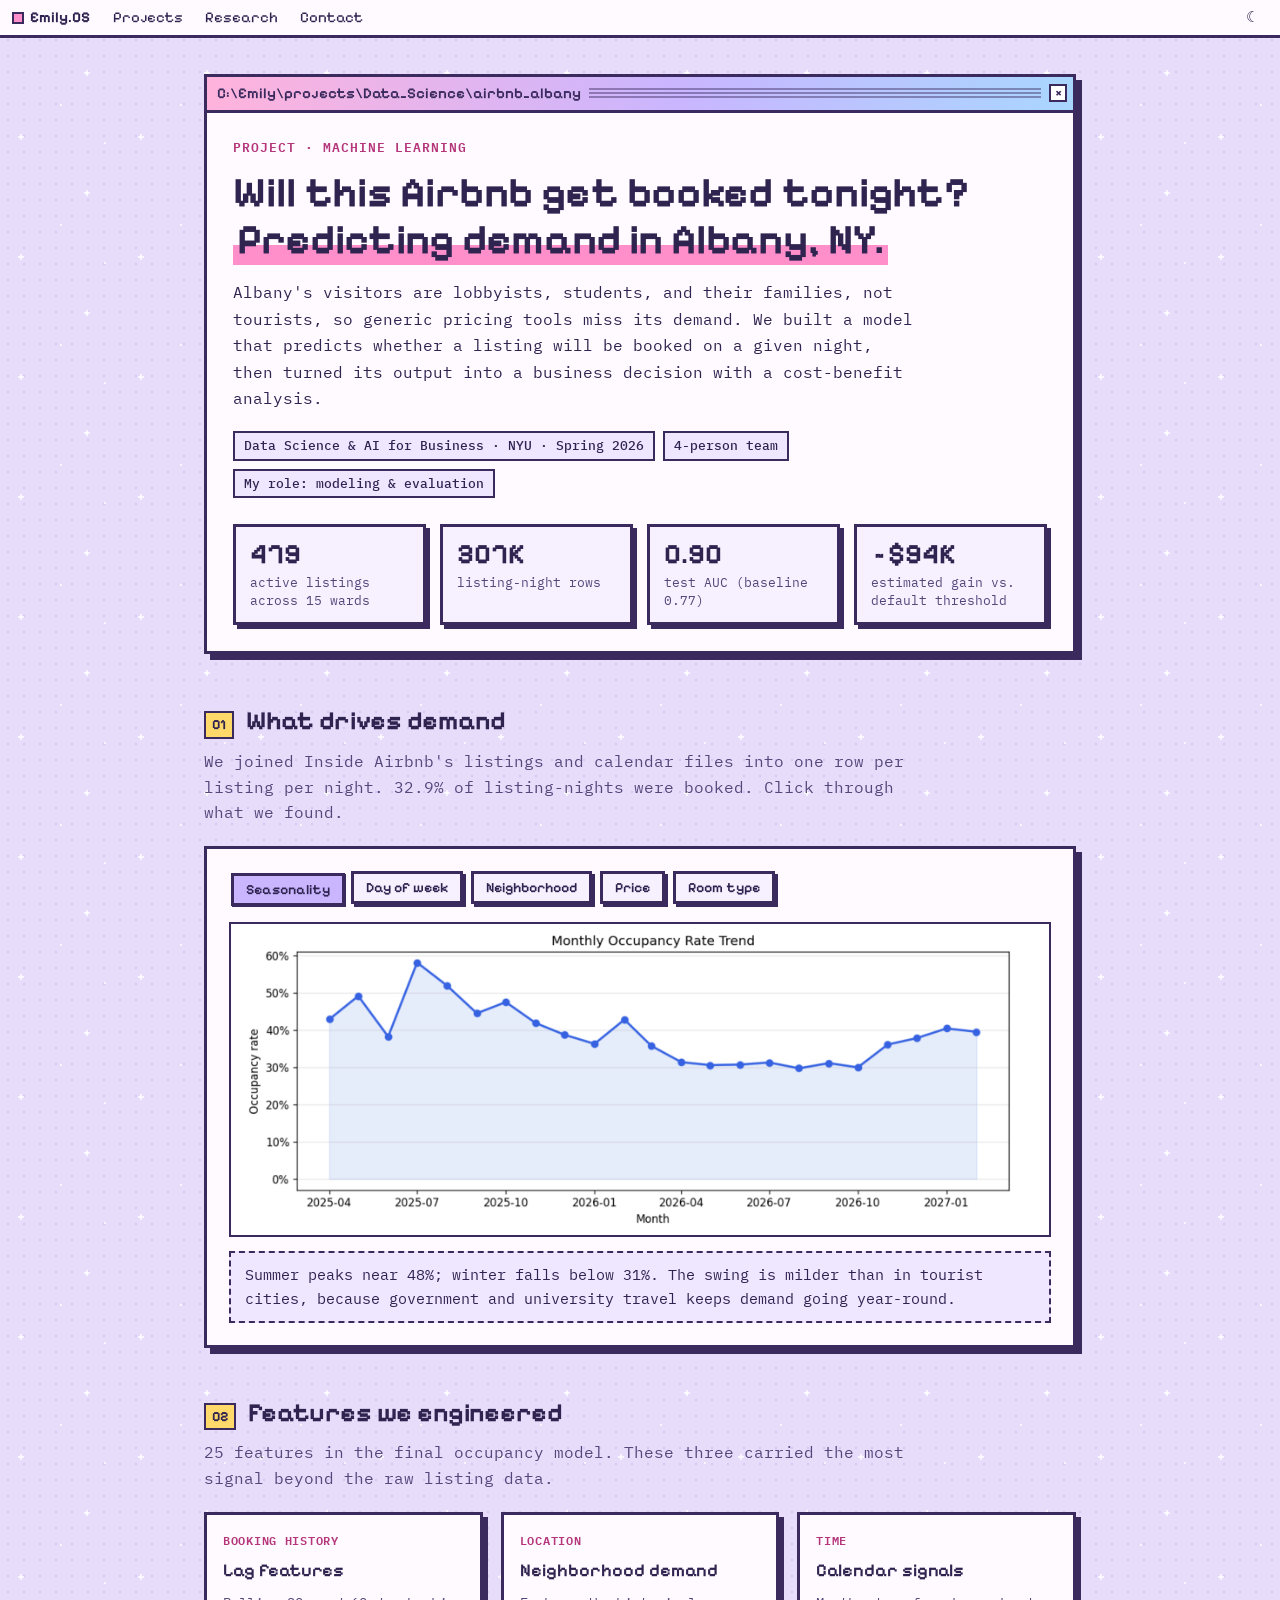
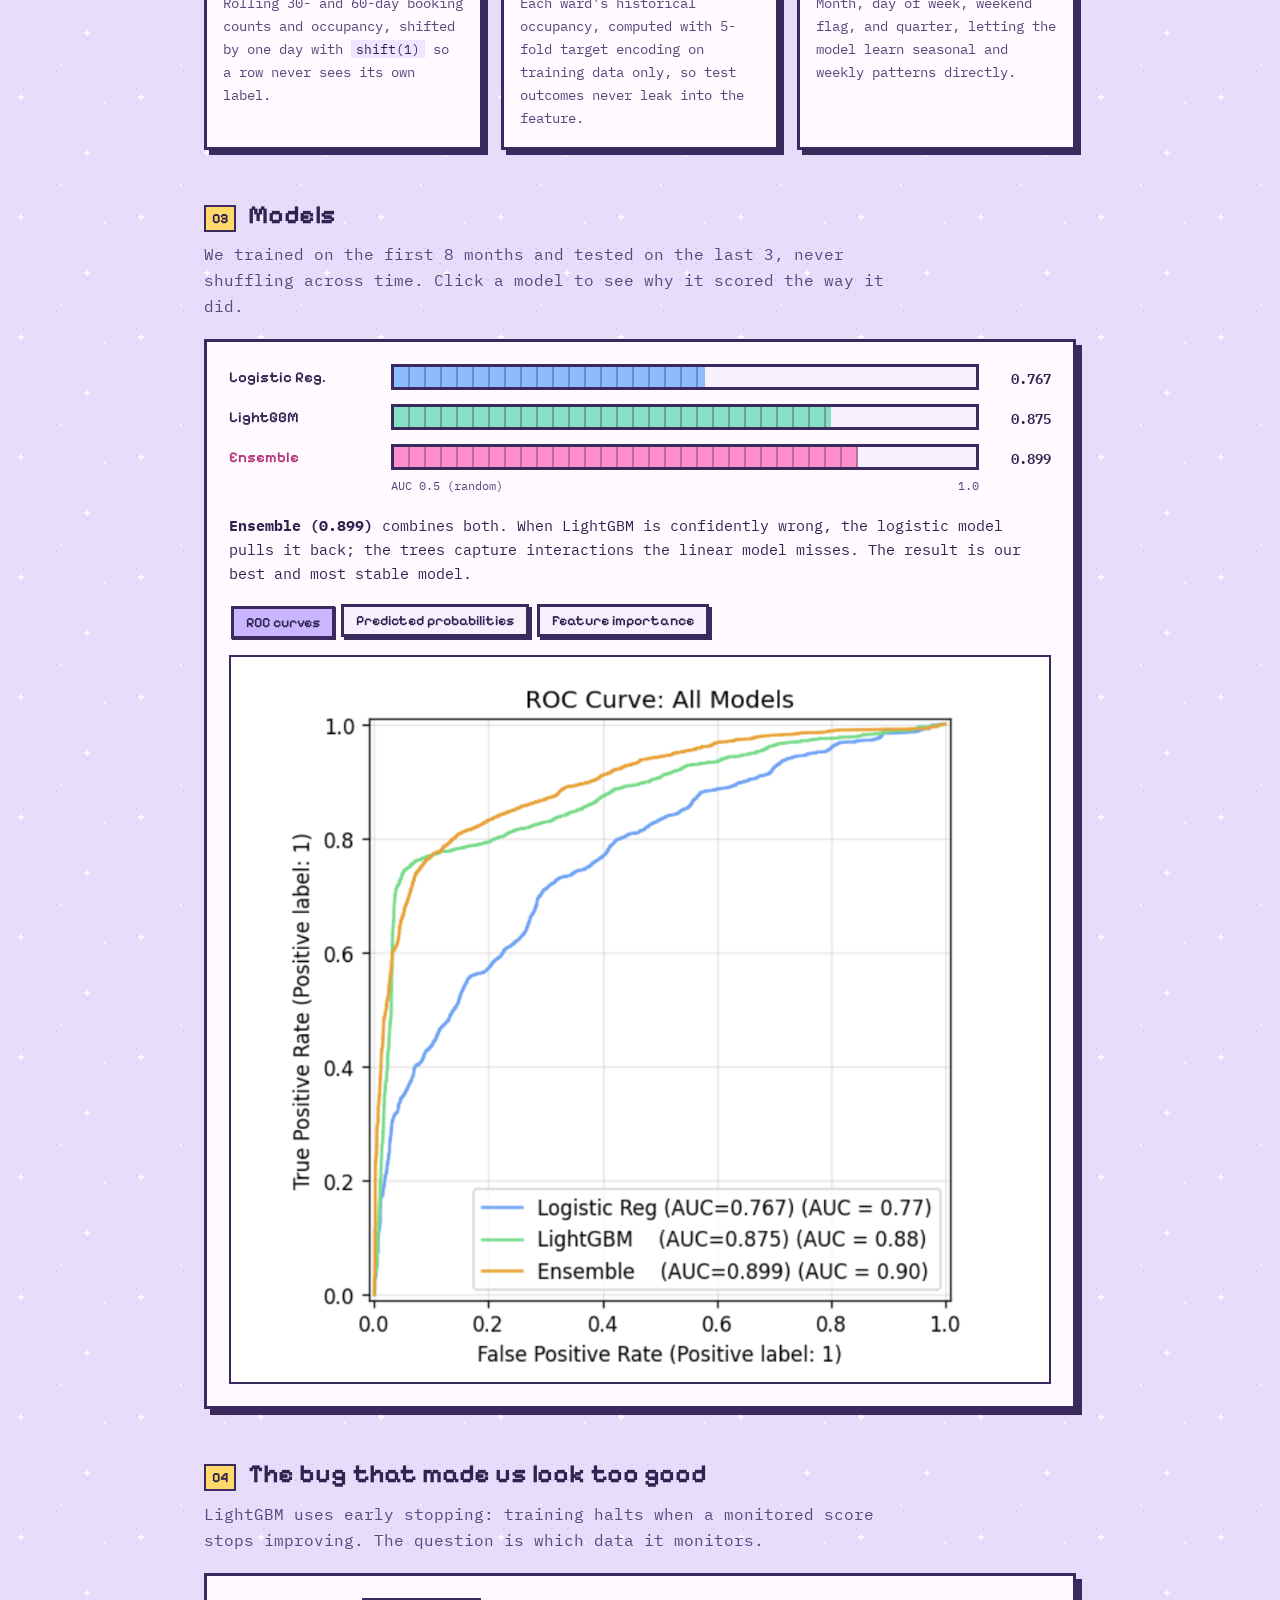
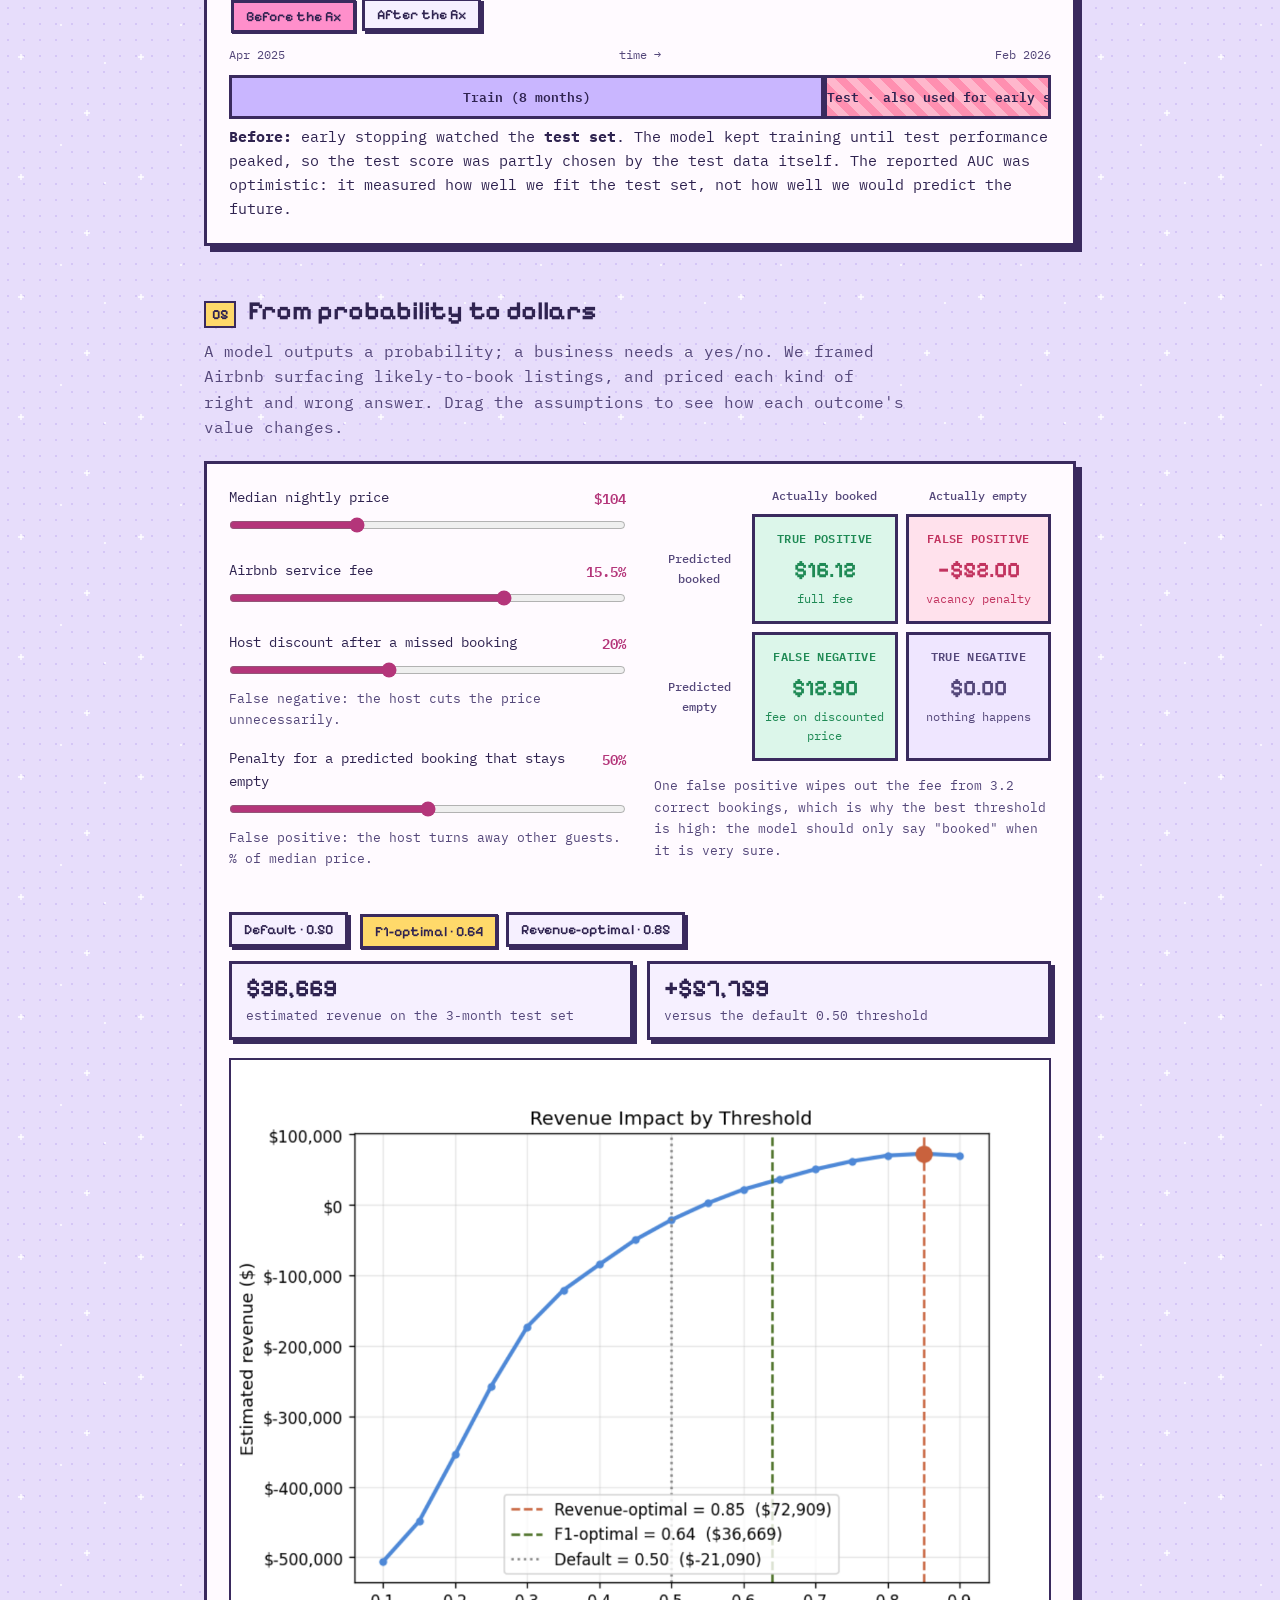
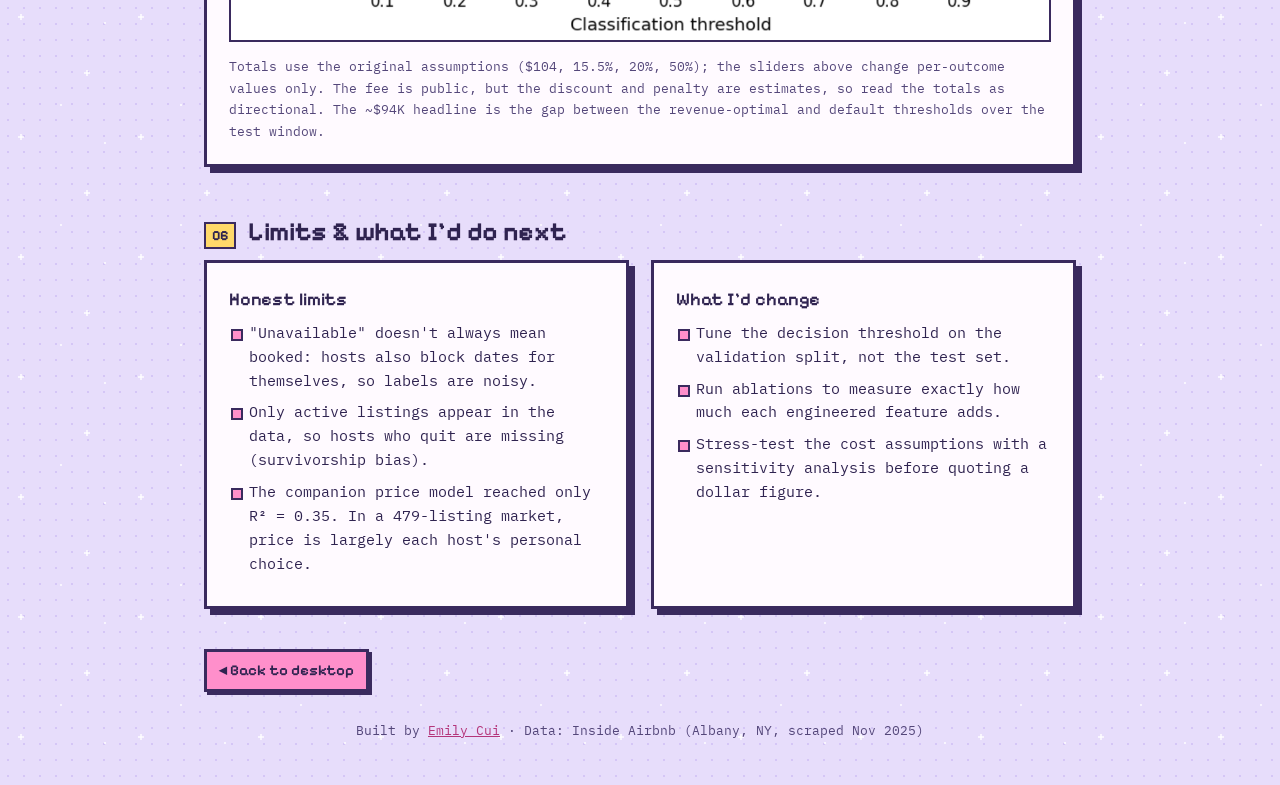
==== commit 5b5e6670: "Fix menu bar, highlight Contact, add time-based status Pin the menu bar with position: fixed so it s" ====
--- a/airbnb/index.html
+++ b/airbnb/index.html
@@ -137,6 +137,7 @@
   <a class="brand" href="../"><i></i>Emily.OS</a>
   <a class="m" href="../#projects">Projects</a>
   <a class="m" href="../research/">Research</a>
+  <a class="m" href="../#contact">Contact</a>
   <span class="spacer"></span>
   <button class="m" id="themeBtn" aria-label="Toggle dark mode">☾</button>
 </nav>
--- a/assets/pixel.css
+++ b/assets/pixel.css
@@ -75,8 +75,10 @@
 body.readable { font-family: "IBM Plex Mono", ui-monospace, monospace; font-size: 15.5px; line-height: 1.65; -webkit-font-smoothing: antialiased; }
 
 /* ---------- menu bar ---------- */
+body { padding-top: 38px; }
+[id] { scroll-margin-top: 58px; }
 .menubar {
-  position: sticky; top: 0; z-index: 20;
+  position: fixed; top: 0; left: 0; right: 0; z-index: 20;
   display: flex; align-items: center; gap: 4px;
   height: 38px; padding: 0 12px;
   background: var(--win);
@@ -90,7 +92,14 @@
   font: inherit; cursor: pointer;
 }
 .menubar a.m:hover, .menubar button.m:hover { background: var(--line); color: var(--win); }
+.menubar a.m[aria-current="page"] { background: var(--line); color: var(--win); }
 .menubar .spacer { flex: 1; }
+
+/* "you are here" ping when a menu link jumps to a window */
+.win.ping { animation: ping .9s steps(1) 2; }
+.win.ping .win-bar { animation: pingbar .9s steps(1) 2; }
+@keyframes ping { 0%, 50% { box-shadow: 6px 6px 0 var(--shadow), 0 0 0 5px var(--yellow); } 25%, 75% { box-shadow: 6px 6px 0 var(--shadow), 0 0 0 5px var(--pink); } }
+@keyframes pingbar { 0%, 50% { background: var(--yellow); } 25%, 75% { background: var(--pink); } }
 .menubar .clock { padding: 0 6px; font-variant-numeric: tabular-nums; }
 
 /* ---------- windows ---------- */
